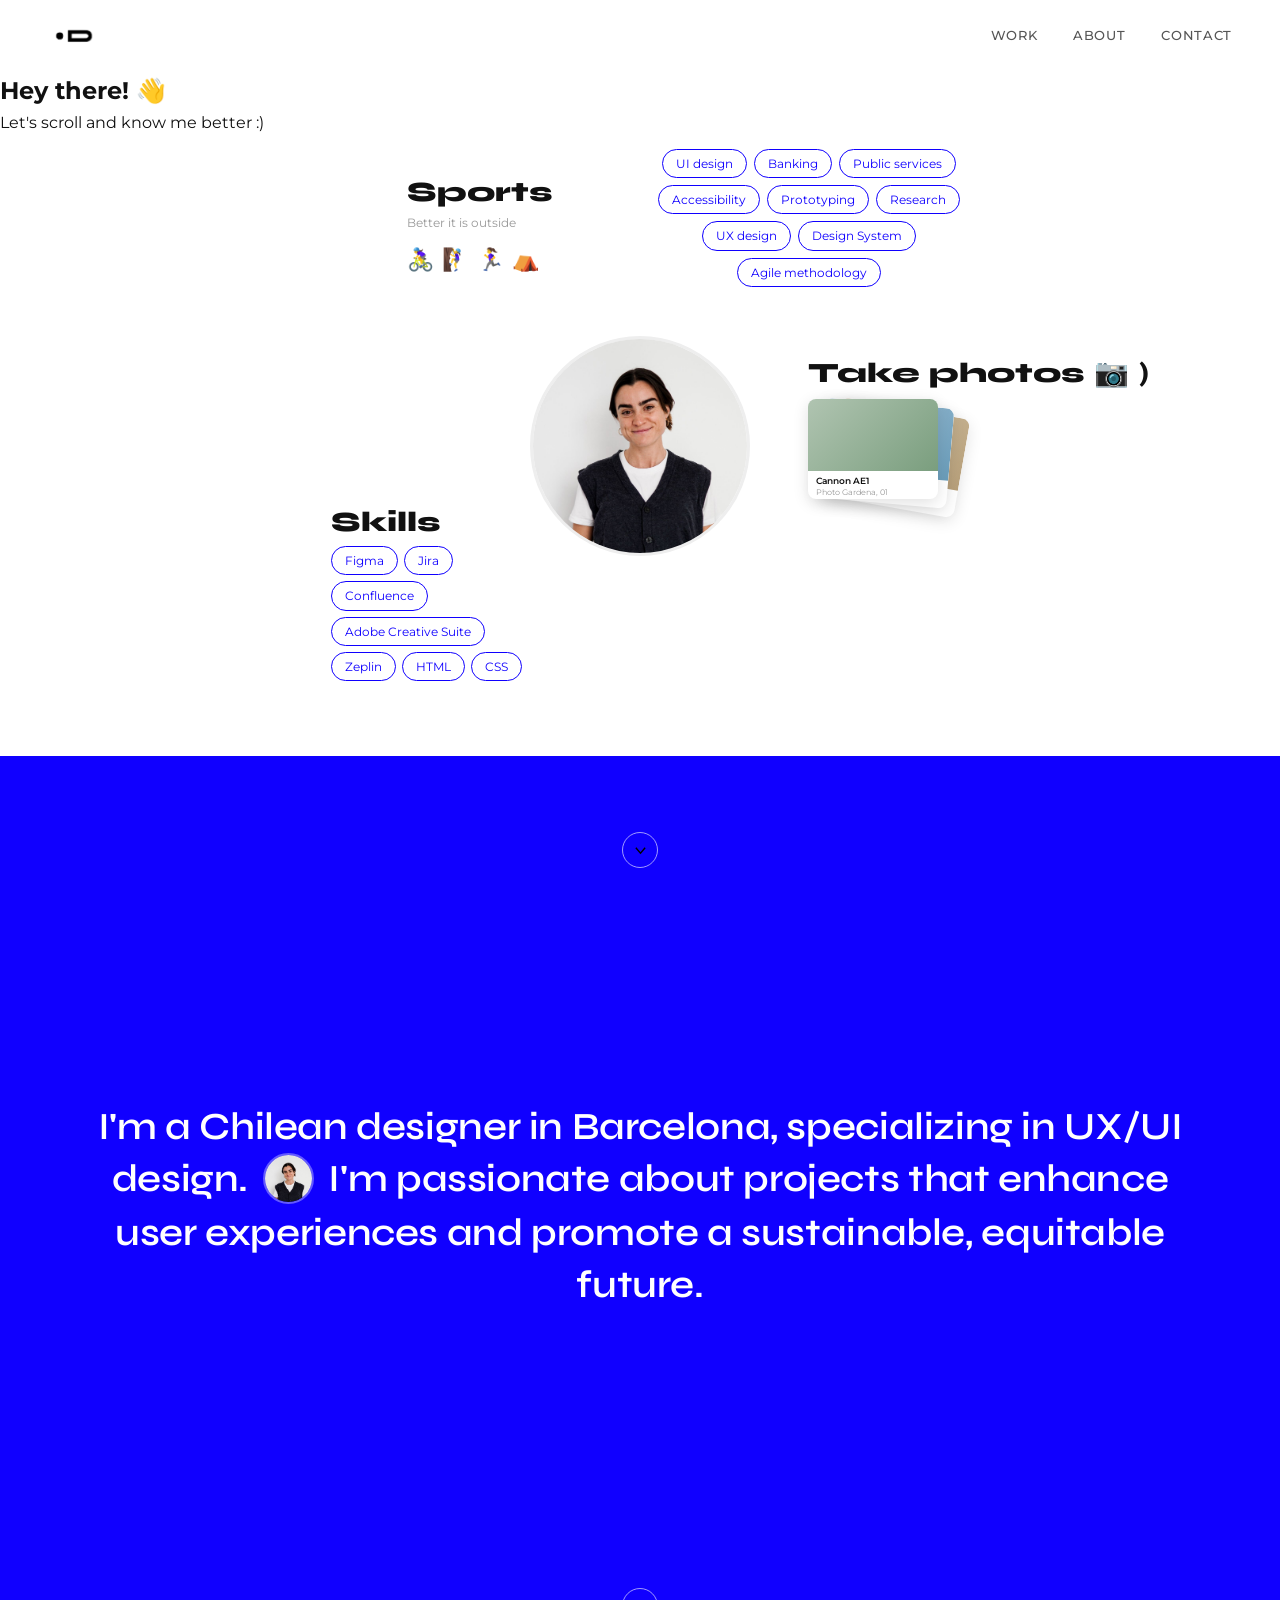
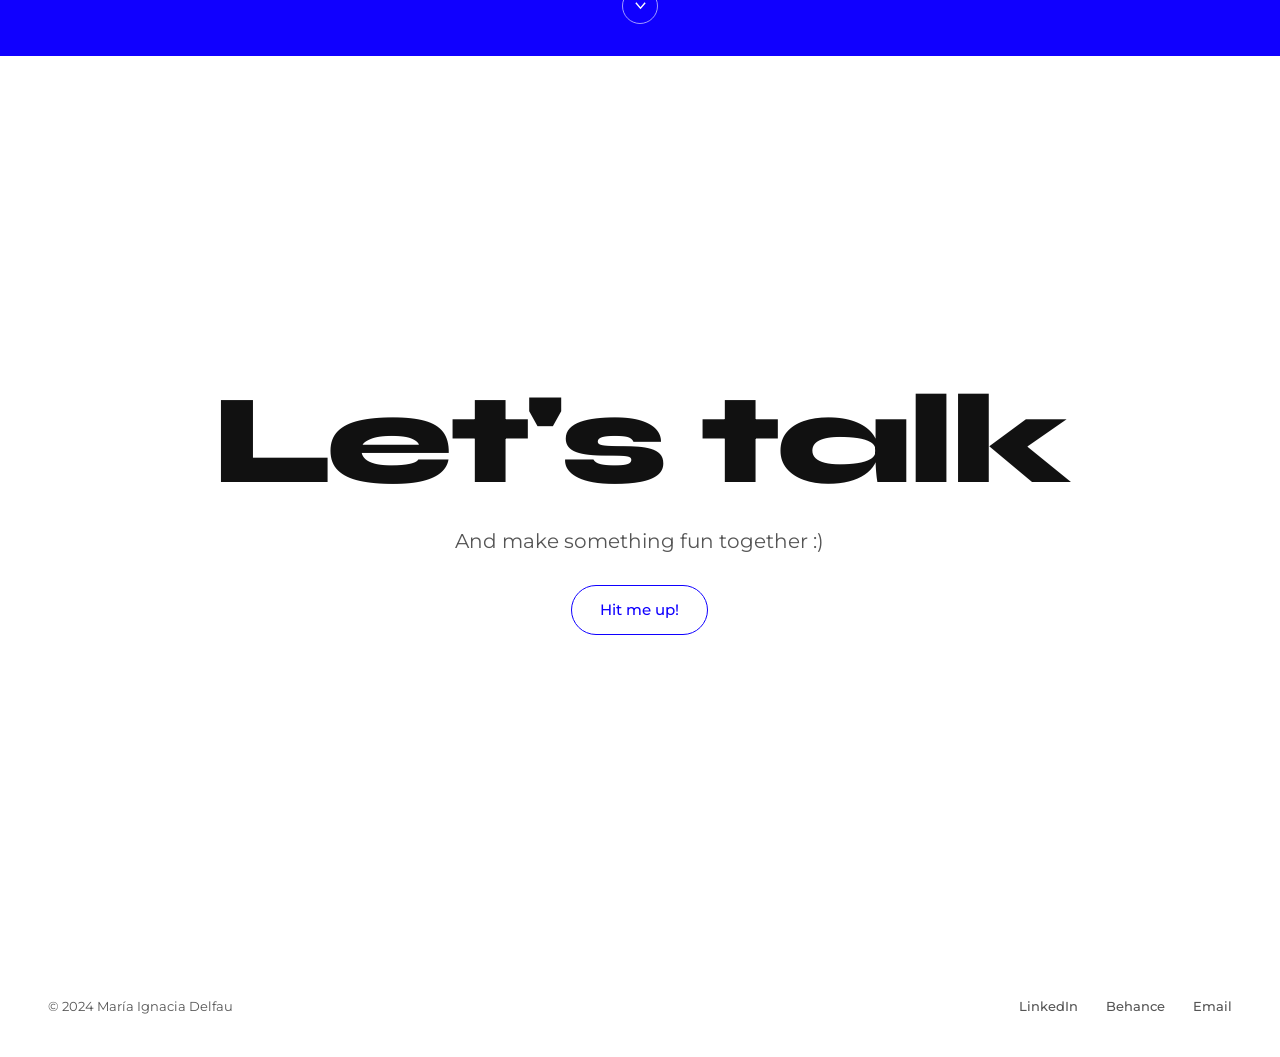
==== about.html @ 791c7af0 "Add files via upload" ====
<!DOCTYPE html>
<html lang="en">
<head>
  <meta charset="UTF-8" />
  <meta name="viewport" content="width=device-width, initial-scale=1.0" />
  <meta name="description" content="About María Ignacia Delfau — UX/UI Designer in Barcelona" />
  <title>About — María Ignacia Delfau</title>
  <link rel="stylesheet" href="css/style.css" />
  <link rel="stylesheet" href="css/about.css" />
  <link rel="preconnect" href="https://fonts.googleapis.com" />
  <link rel="preconnect" href="https://fonts.gstatic.com" crossorigin />
  <link href="https://fonts.googleapis.com/css2?family=Montserrat:ital,wght@0,300;0,400;0,500;0,600;1,300;1,400&family=Syne:wght@600;700;800&display=swap" rel="stylesheet" />
</head>
<body class="about-body">

  <a href="#main-content" class="skip-link sr-only">Skip to main content</a>

  <header role="banner">
    <nav class="nav" id="main-nav" aria-label="Main navigation">
      <a href="index.html" class="nav-logo" aria-label="Home">
        <img src="assets/images/logo.png" alt="María Ignacia Delfau" class="logo-img" />
      </a>
      <div class="nav-links">
        <a href="index.html#work">Work</a>
        <a href="about.html" aria-current="page">About</a>
        <a href="mailto:hello@mid.design">Contact</a>
      </div>
      <button class="nav-toggle" aria-label="Toggle menu" aria-expanded="false" aria-controls="mobile-menu">
        <span></span><span></span>
      </button>
    </nav>
    <div class="mobile-menu" id="mobile-menu" aria-hidden="true">
      <a href="index.html#work">Work</a>
      <a href="about.html">About</a>
      <a href="mailto:hello@mid.design">Contact</a>
    </div>
  </header>

  <main id="main-content">

    <!-- ① HERO -->
    <section class="ab-hero-section" aria-label="Introduction" id="ab-s1">
      <div class="ab-hero-inner ab-reveal">
        <h1 class="ab-hero-title">Hey there! 👋</h1>
        <p class="ab-hero-sub">Let's scroll and know me better :)</p>
      </div>
      <button class="ab-scroll-hint ab-scroll-hint--dark" aria-label="Scroll down"
        onclick="document.getElementById('ab-s2').scrollIntoView({behavior:'smooth'})">
        <svg viewBox="0 0 14 14" fill="none" stroke="currentColor" stroke-width="1.5" aria-hidden="true">
          <polyline points="2,4 7,10 12,4"/>
        </svg>
      </button>
    </section>

    <!-- ② CONSTELLATION MAP -->
    <section class="ab-map-section" aria-label="Skills and interests" id="ab-s2">

      <!-- SVG lines drawn dynamically -->
      <svg class="ab-map-lines" aria-hidden="true" id="ab-lines"></svg>

      <!-- Central photo — no animation, always visible -->
      <div class="ab-map-photo" id="ab-map-center">
        <img src="assets/images/about-portrait.jpg" alt="María Ignacia Delfau" />
      </div>

      <!-- EXPERTISE PILLS — top center -->
      <div class="ab-float ab-float--expertise ab-map-item" data-delay="0" data-line="false" id="fl-expertise">
        <span class="ab-pill">UI design</span>
        <span class="ab-pill">Banking</span>
        <span class="ab-pill">Public services</span>
        <span class="ab-pill">Accessibility</span>
        <span class="ab-pill">Prototyping</span>
        <span class="ab-pill">Research</span>
        <span class="ab-pill">UX design</span>
        <span class="ab-pill">Design System</span>
        <span class="ab-pill">Agile methodology</span>
      </div>

      <!-- SPORTS — right side with sport emojis -->
      <div class="ab-float ab-float--sports ab-map-item" data-delay="500" data-line="false" id="fl-sports">
        <p class="ab-float-title">Sports</p>
        <p class="ab-float-sub">Better it is outside</p>
        <div class="ab-sport-icons">
          <span class="ab-sport-icon" title="Cycling">🚴‍♀️</span>
          <span class="ab-sport-icon" title="Hiking">🧗‍♀️</span>
          <span class="ab-sport-icon" title="Running">🏃‍♀️</span>
          <span class="ab-sport-icon" title="Outdoors">⛺️</span>
        </div>
      </div>

      <!-- TAKE PHOTOS — top right with stacked photo cards -->
      <div class="ab-float ab-float--photos ab-map-item" data-delay="1000" data-line="false" id="fl-photos">
        <p class="ab-float-title">Take photos <span class="ab-emoji">📷</span> )</p>
        <div class="ab-photo-stack">
          <div class="ab-photo-card ab-photo-card--1">
            <div class="ab-photo-card-img" style="background: linear-gradient(135deg, #b0c4b1 0%, #7a9e7e 100%);"></div>
            <div class="ab-photo-card-label">
              <span class="ab-photo-card-name">Cannon AE1</span>
              <span class="ab-photo-card-loc">Photo Gardena, 01</span>
            </div>
          </div>
          <div class="ab-photo-card ab-photo-card--2">
            <div class="ab-photo-card-img" style="background: linear-gradient(135deg, #a8c5da 0%, #6a9dba 100%);"></div>
          </div>
          <div class="ab-photo-card ab-photo-card--3">
            <div class="ab-photo-card-img" style="background: linear-gradient(135deg, #d4c5a9 0%, #b8a07a 100%);"></div>
          </div>
        </div>
      </div>

      <!-- SKILLS — left bottom -->
      <div class="ab-float ab-float--skills ab-map-item" data-delay="1500" data-line="false" id="fl-skills">
        <p class="ab-float-title">Skills</p>
        <div class="ab-pill-group">
          <span class="ab-pill">Figma</span>
          <span class="ab-pill">Jira</span>
          <span class="ab-pill">Confluence</span>
          <span class="ab-pill">Adobe Creative Suite</span>
          <span class="ab-pill">Zeplin</span>
          <span class="ab-pill">HTML</span>
          <span class="ab-pill">CSS</span>
        </div>
      </div>

      <!-- LANGUAGES — left middle -->
      <div class="ab-float ab-float--languages ab-map-item" data-delay="2000" data-line="false" id="fl-languages">
        <p class="ab-float-title">Languages</p>
        <div class="ab-pill-group">
          <span class="ab-pill">Spanish</span>
          <span class="ab-pill">English</span>
        </div>
      </div>

      <!-- ILUSTRAR — bottom left with placeholder image -->
      <div class="ab-float ab-float--ilustrar ab-map-item" data-delay="2500" data-line="false" id="fl-ilustrar">
        <p class="ab-float-title">Ilustrar</p>
        <div class="ab-ilustrar-img">
          <svg width="100%" height="100%" viewBox="0 0 120 90" fill="none" xmlns="http://www.w3.org/2000/svg" aria-hidden="true">
            <rect width="120" height="90" rx="4" fill="#f0f0f0"/>
            <circle cx="42" cy="38" r="14" fill="#d0d0d0"/>
            <ellipse cx="42" cy="75" rx="22" ry="10" fill="#d0d0d0"/>
            <rect x="70" y="28" width="36" height="6" rx="3" fill="#e0e0e0"/>
            <rect x="70" y="40" width="28" height="4" rx="2" fill="#e0e0e0"/>
            <rect x="70" y="50" width="32" height="4" rx="2" fill="#e0e0e0"/>
          </svg>
        </div>
      </div>

    </section>

    <!-- ③ BIO STATEMENT — blue bg -->
    <section class="ab-statement-section" aria-label="Bio" id="ab-s3">
      <div class="ab-statement ab-reveal">
        I'm a Chilean&nbsp;designer in Barcelona,
        <strong>specializing in UX/UI design.</strong>
        <span class="ab-inline-photo" aria-hidden="true">
          <img src="assets/images/about-portrait.jpg" alt="" />
        </span>
        I'm passionate about projects that enhance user experiences and promote a
        <strong>sustainable, equitable future.</strong>
      </div>
      <button class="ab-scroll-hint ab-scroll-hint--white" aria-label="Scroll down"
        onclick="document.getElementById('ab-s4').scrollIntoView({behavior:'smooth'})">
        <svg viewBox="0 0 14 14" fill="none" stroke="#fff" stroke-width="1.5" aria-hidden="true">
          <polyline points="2,4 7,10 12,4"/>
        </svg>
      </button>
    </section>

    <!-- ④ LET'S TALK -->
    <section class="ab-cta-section" aria-label="Contact" id="ab-s4">
      <div class="ab-cta-inner ab-reveal">
        <h2 class="ab-cta-title">Let's talk</h2>
        <p class="ab-cta-sub">And make something fun together&nbsp;:)</p>
        <a href="mailto:hello@mid.design" class="ab-cta-btn">Hit me up!</a>
      </div>
    </section>

  </main>

  <footer class="footer" role="contentinfo">
    <div class="footer-inner">
      <p class="footer-copy">© 2024 María Ignacia Delfau</p>
      <nav class="footer-links" aria-label="Footer navigation">
        <a href="https://linkedin.com" target="_blank" rel="noopener noreferrer">LinkedIn</a>
        <a href="https://behance.net" target="_blank" rel="noopener noreferrer">Behance</a>
        <a href="mailto:hello@mid.design">Email</a>
      </nav>
    </div>
  </footer>

  <script src="js/main.js"></script>
  <script>
    document.addEventListener('DOMContentLoaded', () => {

      // ── Nav white on blue section ──
      const nav = document.getElementById('main-nav');
      const blueSection = document.getElementById('ab-s3');
      const navObs = new IntersectionObserver(entries => {
        entries.forEach(e => nav.classList.toggle('nav--white', e.isIntersecting));
      }, { threshold: 0.3 });
      if (blueSection) navObs.observe(blueSection);

      // ── Standard reveal ──
      const reveals = document.querySelectorAll('.ab-reveal');
      const revealObs = new IntersectionObserver(entries => {
        entries.forEach(e => {
          if (e.isIntersecting) { e.target.classList.add('ab-visible'); revealObs.unobserve(e.target); }
        });
      }, { threshold: 0.08, rootMargin: '0px 0px -40px 0px' });
      reveals.forEach(el => revealObs.observe(el));

      // ── Map constellation ──
      const mapSection = document.getElementById('ab-s2');
      const mapItems = mapSection.querySelectorAll('.ab-map-item');
      let mapTriggered = false;
      const mapObs = new IntersectionObserver(entries => {
        entries.forEach(e => {
          if (e.isIntersecting && !mapTriggered) {
            mapTriggered = true;
            mapItems.forEach(item => {
              setTimeout(() => item.classList.add('ab-map-visible'), parseInt(item.dataset.delay || 0, 10));
            });
          }
        });
      }, { threshold: 0.15 });
      mapObs.observe(mapSection);

      // ── Photo stack fan ──
      const photoStack = document.querySelector('.ab-photo-stack');
      if (photoStack) {
        photoStack.addEventListener('mouseenter', () => photoStack.querySelectorAll('.ab-photo-card').forEach(c => c.classList.add('fanned')));
        photoStack.addEventListener('mouseleave', () => photoStack.querySelectorAll('.ab-photo-card').forEach(c => c.classList.remove('fanned')));
      }

      // ── Sport icons bounce ──
      const sportsBlock = document.querySelector('.ab-float--sports');
      if (sportsBlock) {
        sportsBlock.addEventListener('mouseenter', () => sportsBlock.querySelectorAll('.ab-sport-icon').forEach((ic, i) => setTimeout(() => ic.classList.add('bounce'), i * 80)));
        sportsBlock.addEventListener('mouseleave', () => sportsBlock.querySelectorAll('.ab-sport-icon').forEach(ic => ic.classList.remove('bounce')));
      }

    });
  </script>
</body>
</html>
---- css/style.css ----
/* ============================================================
   PORTFOLIO V3 — María Ignacia Delfau
   ============================================================ */

*, *::before, *::after { box-sizing: border-box; margin: 0; padding: 0; }
html { scroll-behavior: smooth; -webkit-text-size-adjust: 100%; }

:root {
  --bg:           #FFFFFF;
  --ink:          #111111;
  --ink-muted:    #555555;
  --ink-faint:    #999999;
  --blue:         #1000FF;
  --blue-a11y:    #0500CC;
  --yellow:       #FAC601;
  --border:       rgba(17,17,17,0.10);
  --border-hover: rgba(17,17,17,0.22);

  --font-body:    'Montserrat', sans-serif;
  --font-display: 'Syne', sans-serif;
  --nav-h:        72px;
  --ease-out:     cubic-bezier(0.16, 1, 0.3, 1);
  --ease-io:      cubic-bezier(0.65, 0, 0.35, 1);
}

/* Both html and body transparent — gradient-bg carries the white base */
html { background: transparent; }

body {
  background: transparent;
  color: var(--ink);
  font-family: var(--font-body);
  font-size: 16px;
  line-height: 1.6;
  overflow-x: hidden;
}

img { display: block; max-width: 100%; }
a   { color: inherit; text-decoration: none; }

.sr-only {
  position: absolute; width: 1px; height: 1px; padding: 0;
  margin: -1px; overflow: hidden; clip: rect(0,0,0,0);
  white-space: nowrap; border: 0;
}

:focus-visible {
  outline: 2px solid var(--blue-a11y);
  outline-offset: 3px;
  border-radius: 2px;
}

/* ============================================================
   NAV
   ============================================================ */
header { position: sticky; top: 0; z-index: 100; }

.nav {
  height: var(--nav-h);
  display: flex; align-items: center; justify-content: space-between;
  padding: 0 48px;
  background: rgba(255,255,255,0.93);
  backdrop-filter: blur(14px);
  -webkit-backdrop-filter: blur(14px);
  border-bottom: 1px solid transparent;
  transition: border-color 0.3s ease;
}
.nav.scrolled { border-color: var(--border); }

/* ---- LOGO IMAGE with kinetic entrance animation ---- */
.nav-logo { display: flex; align-items: center; }

.logo-img {
  height: 28px;
  width: auto;
  display: block;
  opacity: 0;
  filter: blur(8px);
  transform: scale(0.6) skewX(-12deg);
  animation: logo-enter 1.1s var(--ease-out) 0.2s forwards;
  /* Transition for hover — only fires after animation completes */
  transition: transform 0.3s cubic-bezier(0.16,1,0.3,1), filter 0.3s ease;
}

@keyframes logo-enter {
  0% {
    opacity: 0;
    filter: blur(8px);
    transform: scale(0.6) skewX(-12deg) translateX(-20px);
    letter-spacing: 0.4em;
  }
  40% {
    opacity: 1;
    filter: blur(2px);
    transform: scale(1.04) skewX(-4deg) translateX(4px);
  }
  65% {
    filter: blur(0px);
    transform: scale(0.98) skewX(1deg) translateX(-1px);
  }
  100% {
    opacity: 1;
    filter: blur(0px);
    transform: scale(1) skewX(0deg) translateX(0);
  }
}

/* Subtle hover: scale up only — no animation override (prevents disappearing) */
.nav-logo:hover .logo-img {
  transform: scale(1.07) skewX(-2deg);
  filter: brightness(1.1);
}
/* Add transition to logo-img for the hover state */

/* Nav links */
.nav-links { display: flex; gap: 36px; }
.nav-links a {
  font-size: 13px; font-weight: 500;
  letter-spacing: 0.05em; text-transform: uppercase;
  color: var(--ink-muted);
  position: relative;
  transition: color 0.2s;
}
.nav-links a::after {
  content: '';
  position: absolute; bottom: -3px; left: 0;
  height: 1.5px; width: 0;
  background: var(--blue-a11y);
  transition: width 0.3s var(--ease-out);
}
.nav-links a:hover { color: var(--ink); }
.nav-links a:hover::after { width: 100%; }

/* Mobile toggle */
.nav-toggle {
  display: none;
  flex-direction: column; gap: 5px; justify-content: center;
  background: none; border: none; cursor: pointer; padding: 4px;
  width: 32px; height: 32px;
}
.nav-toggle span {
  display: block; height: 1.5px; background: var(--ink);
  transition: transform 0.3s var(--ease-out), opacity 0.3s ease;
  transform-origin: center;
}
.nav-toggle[aria-expanded="true"] span:first-child  { transform: translateY(6.5px) rotate(45deg); }
.nav-toggle[aria-expanded="true"] span:last-child   { transform: translateY(-6.5px) rotate(-45deg); }

.mobile-menu {
  display: none; flex-direction: column;
  background: var(--bg); border-bottom: 1px solid var(--border);
  padding: 16px 48px 24px; gap: 20px;
}
.mobile-menu.open { display: flex; }
.mobile-menu a {
  font-size: 22px; font-weight: 700; color: var(--ink);
  transition: color 0.2s;
}
.mobile-menu a:hover { color: var(--blue-a11y); }

/* ============================================================
   HERO  +  gradient that bleeds into the next section
   ============================================================ */
.hero {
  position: relative;
  min-height: calc(100vh - var(--nav-h));
  display: flex; align-items: center; justify-content: center;
  /* NO overflow:hidden — let orbs bleed down into work section */
  text-align: center;
}

/* ── Full-page fixed layer — white base + gradient orbs in one element ── */
.gradient-bg {
  position: fixed;
  inset: 0;
  z-index: -1;
  pointer-events: none;
  overflow: hidden;
  /* White base painted directly here so it's always in sync with the orbs */
  background: var(--bg);
}

.orb {
  position: absolute;
  border-radius: 50%;
  filter: blur(80px);
}

/* Main orb — centered, breathes with a dramatic expand/contract */
.orb-1 {
  width: 75vw; height: 75vw;
  background: radial-gradient(circle, #FAC601 0%, #FAC60100 55%);
  top: 50%; left: 50%;
  opacity: 0.7;
  animation: orb-breathe 3.5s cubic-bezier(0.45, 0, 0.55, 1) infinite alternate;
}

/* Top-left accent — slow drift */
.orb-2 {
  width: 42vw; height: 42vw;
  background: radial-gradient(circle, #F5B800 0%, transparent 60%);
  top: 0%; left: 0%;
  opacity: 0.38;
  animation: orb-drift-a 7s ease-in-out infinite alternate;
}

/* Bottom-right accent — counters orb-2 */
.orb-3 {
  width: 38vw; height: 38vw;
  background: radial-gradient(circle, #FBCF30 0%, transparent 60%);
  bottom: 5%; right: 5%;
  opacity: 0.42;
  animation: orb-drift-b 9s ease-in-out infinite alternate;
}

/* Dramatic breathe: small→large with a big opacity swing so it really "pulses" */
@keyframes orb-breathe {
  0%   {
    transform: translate(-50%, -50%) scale(0.65);
    opacity: 0.45;
    filter: blur(90px);
  }
  100% {
    transform: translate(-50%, -50%) scale(1.25);
    opacity: 0.78;
    filter: blur(65px);
  }
}

@keyframes orb-drift-a {
  0%   { transform: translate(0, 0)           scale(1);    opacity: 0.3; }
  50%  { transform: translate(8vw, 6vh)        scale(1.15); opacity: 0.45; }
  100% { transform: translate(4vw, 12vh)       scale(0.9);  opacity: 0.3; }
}

@keyframes orb-drift-b {
  0%   { transform: translate(0, 0)            scale(1);    opacity: 0.35; }
  50%  { transform: translate(-6vw, -8vh)      scale(1.1);  opacity: 0.5; }
  100% { transform: translate(-10vw, -3vh)     scale(1.2);  opacity: 0.38; }
}

@media (prefers-reduced-motion: reduce) {
  .orb       { animation: none !important; }
  .logo-img  { animation: none !important; opacity: 1; filter: none; transform: none; }
}

/* Hero content */
.hero-content {
  position: relative; z-index: 1;
  padding: 40px 24px;
  display: flex; flex-direction: column; align-items: center; gap: 28px;
}

/* HELLO */
.hello-word {
  font-family: var(--font-display);
  font-weight: 800;
  font-size: clamp(80px, 14vw, 200px);
  line-height: 0.9;
  letter-spacing: -0.03em;
  color: var(--blue);
  display: flex; align-items: baseline;
  cursor: default; user-select: none;
}

.h-letter {
  display: inline-block;
  position: relative;
  opacity: 0;
  transform: translateY(30px) rotate(-4deg);
  animation: letter-in 0.5s var(--ease-out) calc(0.5s + var(--i) * 0.07s) forwards;
  transition: color 0.15s ease;
}

@keyframes letter-in {
  to { opacity: 1; transform: translateY(0) rotate(0deg); }
}

.h-letter:hover {
  color: var(--ink);
  transform: translateY(-6px) scale(1.06) !important;
  transition: color 0.1s ease, transform 0.2s var(--ease-out);
}

.h-period {
  display: inline-block;
  color: var(--ink);
  opacity: 0;
  animation: letter-in 0.5s var(--ease-out) calc(0.5s + 5 * 0.07s) forwards;
}

/* O face bubble — fits inside the bowl of the O */
.h-o { position: relative; }
.face-bubble {
  position: absolute;
  /* Slightly above center to align with the O's optical center */
  top: 48%; left: 50%;
  transform: translate(-50%, -50%) scale(0);
  /* 0.56em fits neatly inside the counter of Syne 800 O */
  width: 0.56em; height: 0.56em;
  border-radius: 50%; overflow: hidden;
  opacity: 0; pointer-events: none;
  transition: transform 0.4s var(--ease-out), opacity 0.3s ease;
  z-index: 10;
  box-shadow: 0 4px 24px rgba(0,0,0,0.25);
  /* clip-path as belt-and-suspenders for perfect circle */
  clip-path: circle(50% at 50% 50%);
}
.h-o:hover .face-bubble {
  transform: translate(-50%, -50%) scale(1);
  opacity: 1;
}
.face-bubble img {
  width: 100%; height: 100%;
  object-fit: cover;
  /* Photo is vertical portrait — show upper body / face area */
  object-position: 50% 15%;
  border-radius: 50%;
}

/* Hero sub */
.hero-sub {
  font-size: clamp(15px, 1.8vw, 19px);
  font-weight: 400; color: var(--ink-muted);
  line-height: 1.7; max-width: 440px;
  opacity: 0;
  animation: fade-up 0.7s var(--ease-out) 1.1s forwards;
}
.hero-sub em   { font-style: italic; color: var(--ink); font-weight: 500; }
.hero-sub strong { font-weight: 600; color: var(--ink); }

@keyframes fade-up {
  from { opacity: 0; transform: translateY(16px); }
  to   { opacity: 1; transform: translateY(0); }
}

.hero-scroll {
  color: var(--ink-muted);
  display: inline-flex;
  opacity: 0;
  animation: fade-up 0.6s var(--ease-out) 1.4s forwards,
             bounce-down 2.2s ease-in-out 2s infinite;
  transition: color 0.2s ease;
}
.hero-scroll:hover { color: var(--ink); }

@keyframes bounce-down {
  0%, 100% { transform: translateY(0); }
  50%       { transform: translateY(7px); }
}
@media (prefers-reduced-motion: reduce) {
  .hero-scroll { animation: fade-up 0.6s var(--ease-out) 1.4s forwards; }
  .h-letter, .h-period, .hero-sub { animation: none; opacity: 1; transform: none; }
}

/* ============================================================
   SOLAR CAROUSEL
   ============================================================ */
.work-section {
  padding: 12px 0 40px;
  position: relative;
  background: transparent;
}

.carousel-label {
  text-align: center;
  font-size: 13px; font-weight: 500;
  letter-spacing: 0.06em;
  color: var(--ink-muted);
  margin-bottom: 6px;
}

/* 32px spacing between: label → title → cards → arrows */
.carousel-title-wrap {
  text-align: center;
  min-height: 56px;
  display: flex; align-items: center; justify-content: center;
  margin-bottom: 0;
  padding: 0 24px;
}

.carousel-active-title {
  font-family: var(--font-display);
  font-size: clamp(32px, 6vw, 88px);
  font-weight: 800;
  letter-spacing: -0.03em;
  color: var(--ink);
  line-height: 1;
  transition: opacity 0.25s ease, transform 0.25s var(--ease-out);
}
.carousel-active-title.changing {
  opacity: 0;
  transform: translateY(10px) scale(0.97);
}

/* ---- Solar wrap ---- */
.solar-wrap {
  position: relative;
  width: 100%;
  height: 440px;
  overflow: visible;
}

/* ---- Decorative orbital rings ---- */
.orbit-deco {
  position: absolute;
  inset: 0;
  pointer-events: none;
  display: flex; align-items: center; justify-content: center;
}

/* Planet container spins horizontally — gives the "solar system tilted plane" feel */
.planet-container {
  position: absolute;
  inset: 0;
  display: flex; align-items: center; justify-content: center;
  animation: planet-spin 28s linear infinite;
  transform-style: preserve-3d;
}

@keyframes planet-spin {
  from { transform: rotateX(72deg) rotateZ(0deg); }
  to   { transform: rotateX(72deg) rotateZ(360deg); }
}

.ring {
  position: absolute;
  border-radius: 50%;
  border: 1.5px solid rgba(17,17,17,0.13);
  /* Rings are static — planets move instead */
}
.ring-1 { width: 560px;  height: 220px; transform: rotateX(72deg); }
.ring-2 { width: 820px;  height: 320px; transform: rotateX(72deg); }
.ring-3 { width: 1080px; height: 420px; transform: rotateX(72deg); }

/* Planet dots — fixed at positions on the rotating container.
   The container (planet-container) rotates, carrying them around. */
.planet {
  position: absolute;
  border-radius: 50%;
  background: var(--yellow);
}
/* Each planet is placed at a fixed offset from center — the parent rotation carries them */
.p-1 { width: 8px;  height: 8px;  translate: 200px  30px;  opacity: 0.75; }
.p-2 { width: 11px; height: 11px; translate: -310px -20px; opacity: 0.4; background: var(--blue); }
.p-3 { width: 5px;  height: 5px;  translate: 260px -50px;  opacity: 0.65; }
.p-4 { width: 7px;  height: 7px;  translate: -140px  40px; opacity: 0.5; background: var(--ink-faint); }
@media (prefers-reduced-motion: reduce) {
  .planet, .ring { animation: none; }
}

/* ---- Solar track: explicit center anchor for absolute cards ---- */
.solar-track {
  position: absolute;          /* sits inside solar-wrap */
  inset: 0;
  /* The center of this element is the carousel center */
  perspective: 1400px;
  perspective-origin: 50% 50%;
  overflow-x: clip;
  overflow-y: visible;
}
/* All cards are placed relative to .solar-track center via JS:
   left:50% top:50% then translate(-50%,-50%) + orbital offset */

/* Each card is absolutely positioned and transformed by JS */
.solar-card {
  position: absolute;
  width: 340px;
  border-radius: 20px;
  overflow: hidden;
  cursor: pointer;
  will-change: transform, opacity;
  transition: transform 0.65s var(--ease-out),
              opacity   0.65s ease,
              box-shadow 0.4s ease,
              filter    0.65s ease;
  transform-origin: center center;
  -webkit-tap-highlight-color: transparent;
}

/* Card inner */
.solar-card-inner {
  aspect-ratio: 4/3;
  width: 100%;
  background: #EBEBEB;
  border-radius: 20px;
  overflow: hidden;
  position: relative;
}
.solar-card-inner img {
  width: 100%; height: 100%;
  object-fit: cover;
  transition: transform 0.6s var(--ease-out), filter 0.5s ease;
}

/* Locked overlay */
.card-lock-overlay {
  position: absolute; inset: 0;
  background: rgba(17,17,17,0.55);
  display: flex; flex-direction: column;
  align-items: center; justify-content: center; gap: 10px;
  opacity: 0;
  border-radius: 20px;
  transition: opacity 0.3s ease;
}
.card-lock-overlay svg { color: white; }
.card-lock-overlay span {
  color: white; font-size: 12px; font-weight: 700;
  letter-spacing: 0.1em; text-transform: uppercase;
}
.solar-card.is-active:hover .card-lock-overlay,
.solar-card.is-active:focus .card-lock-overlay { opacity: 1; }

/* Active card: center, large */
.solar-card.is-active {
  z-index: 10;
  box-shadow: 0 32px 80px rgba(0,0,0,0.22), 0 8px 24px rgba(0,0,0,0.12);
}
.solar-card.is-active .solar-card-inner img { filter: brightness(1); }
.solar-card.is-active:hover .solar-card-inner img {
  transform: scale(1.04);
  filter: brightness(0.88);
}
/* Card tilt on hover — removed */
.solar-card.is-active {
  transition: transform 0.65s var(--ease-out),
              opacity   0.65s ease,
              box-shadow 0.4s ease,
              filter    0.65s ease;
}
.solar-card.is-active .solar-card-inner {
  transition: none;
}

/* Side / back cards */
.solar-card:not(.is-active) {
  z-index: 5;
  box-shadow: 0 8px 32px rgba(0,0,0,0.10);
  pointer-events: none; /* only active is clickable */
}
.solar-card:not(.is-active) .solar-card-inner img { filter: brightness(0.75) saturate(0.7); }

/* Card footer label (visible only on active) */
.card-label {
  position: absolute; bottom: 0; left: 0; right: 0;
  padding: 20px;
  background: linear-gradient(transparent, rgba(0,0,0,0.55));
  color: white;
  border-radius: 0 0 20px 20px;
  opacity: 0;
  transform: translateY(6px);
  transition: opacity 0.35s ease, transform 0.35s var(--ease-out);
}
.solar-card.is-active:hover .card-label,
.solar-card.is-active:focus .card-label {
  opacity: 1;
  transform: translateY(0);
}
.card-label-tags {
  font-size: 11px; font-weight: 600;
  letter-spacing: 0.1em; text-transform: uppercase;
  opacity: 0.75; margin-bottom: 4px;
}
.card-label-title { font-family: var(--font-display); font-size: 18px; font-weight: 800; }

/* Carousel controls — two small chevron circles flanking dots */
.carousel-controls {
  position: relative;
  z-index: 20;
  display: flex; align-items: center; justify-content: center;
  gap: 12px;
  padding: 16px 0 0;
}
.carousel-btn {
  background: none;
  border: 1px solid rgba(17,17,17,0.25);
  color: var(--ink-muted);
  width: 28px; height: 28px;
  border-radius: 50%;
  display: flex; align-items: center; justify-content: center;
  cursor: pointer;
  transition: border-color 0.2s ease, color 0.2s ease, transform 0.2s ease,
              background 0.2s ease;
  flex-shrink: 0;
}
.carousel-btn svg { width: 10px; height: 10px; }
.carousel-btn:hover  {
  border-color: var(--ink); color: var(--ink);
  background: rgba(17,17,17,0.05); transform: scale(1.1);
}
.carousel-btn:active { transform: scale(0.92); }

/* Dot indicators */
.carousel-dots {
  display: flex; align-items: center; gap: 6px;
}
.carousel-dot {
  width: 6px; height: 6px;
  border-radius: 50%;
  background: rgba(17,17,17,0.2);
  cursor: pointer;
  transition: background 0.25s ease, transform 0.25s ease;
  border: none; padding: 0;
}
.carousel-dot.active {
  background: var(--ink);
  transform: scale(1.3);
}
.carousel-dot:hover { background: rgba(17,17,17,0.5); }

/* ============================================================
   FOOTER
   ============================================================ */
.footer { border-top: none; padding: 40px 48px; margin-top: 0; background: transparent; }
.footer-inner {
  max-width: 1200px; margin: 0 auto;
  display: flex; justify-content: space-between; align-items: center;
  flex-wrap: wrap; gap: 12px;
}
.footer-copy { font-size: 13px; color: var(--ink-muted); }
.footer-links { display: flex; gap: 28px; }
.footer-links a {
  font-size: 13px; font-weight: 500; color: var(--ink-muted);
  transition: color 0.2s;
}
.footer-links a:hover { color: var(--ink); }

/* ============================================================
   PASSWORD MODAL
   ============================================================ */
.modal-overlay {
  position: fixed; inset: 0; z-index: 1000;
  background: rgba(17,17,17,0.6);
  backdrop-filter: blur(4px); -webkit-backdrop-filter: blur(4px);
  display: flex; align-items: center; justify-content: center; padding: 24px;
  opacity: 0; pointer-events: none;
  transition: opacity 0.25s ease;
}
.modal-overlay.open { opacity: 1; pointer-events: all; }
.modal-box {
  background: var(--bg); max-width: 420px; width: 100%; padding: 40px;
  position: relative;
  transform: translateY(18px) scale(0.97);
  transition: transform 0.35s var(--ease-out);
}
.modal-overlay.open .modal-box { transform: translateY(0) scale(1); }
.modal-close {
  position: absolute; top: 16px; right: 16px;
  background: none; border: none; cursor: pointer; padding: 6px;
  color: var(--ink-muted);
  transition: color 0.2s, transform 0.2s;
}
.modal-close:hover { color: var(--ink); transform: rotate(90deg); }
.modal-title { font-family: var(--font-display); font-size: 22px; font-weight: 800; margin-bottom: 8px; }
.modal-desc { font-size: 14px; color: var(--ink-muted); margin-bottom: 24px; line-height: 1.6; }
.modal-form { display: flex; gap: 8px; flex-wrap: wrap; }
.modal-input {
  flex: 1; min-width: 150px; height: 44px; padding: 0 16px;
  border: 1.5px solid var(--border-hover);
  background: var(--bg); color: var(--ink);
  font-family: var(--font-body); font-size: 15px; outline: none;
  transition: border-color 0.2s, box-shadow 0.2s;
}
.modal-input:focus { border-color: var(--blue-a11y); box-shadow: 0 0 0 3px rgba(5,0,204,0.12); }
.btn-primary {
  height: 44px; padding: 0 22px;
  background: var(--ink); color: var(--bg); border: none; cursor: pointer;
  font-family: var(--font-body); font-size: 14px; font-weight: 600;
  transition: background 0.2s, transform 0.15s;
}
.btn-primary:hover { background: var(--blue-a11y); }
.btn-primary:active { transform: scale(0.98); }
.modal-error { margin-top: 12px; font-size: 13px; font-weight: 600; color: #C8000A; min-height: 18px; }

/* ============================================================
   PROJECT PAGE
   ============================================================ */
.project-page-hero {
  position: relative; width: 100%; height: 70vh; min-height: 480px;
  overflow: hidden; background: #111;
}
.project-page-hero img {
  width: 100%; height: 100%; object-fit: cover;
  transition: transform 0.8s var(--ease-out);
}
.project-page-hero:hover img { transform: scale(1.03); }
.project-page-hero-overlay {
  position: absolute; inset: 0;
  background: linear-gradient(to bottom, transparent 35%, rgba(17,17,17,0.62) 100%);
}
.project-page-hero-text {
  position: absolute; bottom: 56px; left: 56px; color: white;
}
.project-page-hero-text .eyebrow {
  display: block; font-size: 11px; font-weight: 700;
  letter-spacing: 0.16em; text-transform: uppercase; opacity: 0.7; margin-bottom: 12px;
}
.project-page-hero-text h1 {
  font-family: var(--font-display);
  font-size: clamp(36px, 6vw, 80px); font-weight: 800;
  line-height: 0.95; letter-spacing: -0.03em;
}

.project-body { max-width: 1200px; margin: 0 auto; padding: 80px 56px 120px; }

.project-intro {
  display: grid; grid-template-columns: 1.5fr 1fr;
  gap: 80px; padding-bottom: 72px; margin-bottom: 72px;
  border-bottom: 1px solid var(--border); align-items: start;
}
.project-desc {
  font-family: var(--font-display);
  font-size: clamp(20px, 2.5vw, 30px); font-weight: 700;
  line-height: 1.35; letter-spacing: -0.02em;
}
.project-meta-list { display: flex; flex-direction: column; gap: 20px; padding-top: 6px; }
.project-meta-item label {
  display: block; font-size: 10px; font-weight: 700;
  letter-spacing: 0.16em; text-transform: uppercase; color: var(--ink-muted); margin-bottom: 4px;
}
.project-meta-item p { font-size: 14px; font-weight: 500; color: var(--ink); }

.project-gallery { display: flex; flex-direction: column; gap: 4px; }
.g-row { display: grid; gap: 4px; }
.g-1 { grid-template-columns: 1fr; }
.g-2 { grid-template-columns: 1fr 1fr; }
.g-3 { grid-template-columns: 1fr 1fr 1fr; }
.g-feat   { grid-template-columns: 2fr 1fr; }
.g-feat-r { grid-template-columns: 1fr 2fr; }
.g-img { overflow: hidden; background: #EBEBEB; aspect-ratio: 16/10; }
.g-img.tall   { aspect-ratio: 4/5; }
.g-img.wide   { aspect-ratio: 21/9; }
.g-img.square { aspect-ratio: 1/1; }
.g-img img { width: 100%; height: 100%; object-fit: cover; transition: transform 0.7s var(--ease-out); }
.g-img:hover img { transform: scale(1.04); }

.project-text-block { max-width: 640px; margin: 64px 0; }
.project-text-block h2 {
  font-family: var(--font-display); font-size: clamp(20px, 2.5vw, 32px);
  font-weight: 800; margin-bottom: 16px; letter-spacing: -0.02em;
}
.project-text-block p { font-size: 17px; line-height: 1.75; color: var(--ink-muted); }

.project-nav {
  display: flex; justify-content: space-between; align-items: center;
  padding-top: 56px; margin-top: 56px; border-top: 1px solid var(--border);
}
.project-nav a {
  font-size: 13px; font-weight: 600;
  letter-spacing: 0.08em; text-transform: uppercase; color: var(--ink-muted);
  transition: color 0.2s;
}
.project-nav a:hover { color: var(--ink); }

/* ============================================================
   ABOUT PAGE
   ============================================================ */
.about-page { padding-top: var(--nav-h); }
.about-intro { display: grid; grid-template-columns: 1fr 1fr; min-height: 85vh; }
.about-intro-text {
  padding: 72px 64px;
  display: flex; flex-direction: column; justify-content: flex-end;
}
.about-headline {
  font-family: var(--font-display);
  font-size: clamp(36px, 5vw, 64px); font-weight: 800;
  line-height: 1.0; letter-spacing: -0.03em; margin-bottom: 32px;
}
.about-headline .accent { color: var(--blue-a11y); }
.about-intro-text p { font-size: 18px; font-weight: 400; line-height: 1.7; color: var(--ink-muted); max-width: 420px; }
.about-intro-photo { position: relative; overflow: hidden; background: #111; }
.about-intro-photo img {
  width: 100%; height: 100%; object-fit: cover; filter: grayscale(15%);
  transition: filter 0.6s ease, transform 0.8s var(--ease-out);
}
.about-intro-photo:hover img { filter: grayscale(0%); transform: scale(1.03); }

.about-details {
  padding: 80px 64px 120px; max-width: 1200px; margin: 0 auto;
  display: grid; grid-template-columns: 1.5fr 1fr; gap: 80px;
}
.about-bio p { font-size: 18px; line-height: 1.8; color: var(--ink-muted); }
.about-bio p + p { margin-top: 20px; }
.about-bio a {
  display: inline-flex; align-items: center; gap: 6px; margin-top: 28px;
  font-size: 14px; font-weight: 600; color: var(--ink);
  border-bottom: 1.5px solid var(--ink); padding-bottom: 2px;
  transition: color 0.2s, border-color 0.2s;
}
.about-bio a:hover { color: var(--blue-a11y); border-color: var(--blue-a11y); }
.about-sidebar h3 {
  font-size: 10px; font-weight: 700; letter-spacing: 0.16em;
  text-transform: uppercase; color: var(--ink-muted); margin-bottom: 16px;
}
.skills-pills { list-style: none; display: flex; flex-wrap: wrap; gap: 8px; margin-bottom: 48px; }
.skills-pills li {
  font-size: 13px; font-weight: 500; padding: 7px 16px;
  border: 1.5px solid var(--border-hover); color: var(--ink);
  transition: background 0.2s, border-color 0.2s, color 0.2s; cursor: default;
}
.skills-pills li:hover { background: var(--ink); color: var(--bg); border-color: var(--ink); }
.about-cta {
  display: inline-block; background: var(--ink); color: var(--bg);
  font-size: 14px; font-weight: 600; padding: 14px 28px;
  transition: background 0.2s, transform 0.15s;
}
.about-cta:hover { background: var(--blue-a11y); }
.about-cta:active { transform: scale(0.98); }

/* ============================================================
   SCROLL REVEAL
   ============================================================ */
.reveal {
  opacity: 0; transform: translateY(24px);
  transition: opacity 0.7s var(--ease-out), transform 0.7s var(--ease-out);
}
.reveal.visible { opacity: 1; transform: none; }

/* ============================================================
   RESPONSIVE
   ============================================================ */
@media (max-width: 900px) {
  .nav { padding: 0 24px; }
  .nav-links { display: none; }
  .nav-toggle { display: flex; }
  .footer { padding: 32px 24px; }
  .footer-inner { flex-direction: column; align-items: flex-start; }
  .solar-wrap { height: 380px; }
  .solar-card { width: 260px; }
  .ring-2, .ring-3 { display: none; }
  .project-body { padding: 48px 24px 80px; }
  .project-intro { grid-template-columns: 1fr; gap: 40px; }
  .g-2, .g-feat, .g-feat-r { grid-template-columns: 1fr; }
  .project-page-hero-text { left: 24px; bottom: 28px; }
  .about-intro { grid-template-columns: 1fr; min-height: auto; }
  .about-intro-photo { height: 55vw; }
  .about-intro-text { padding: 48px 24px; }
  .about-details { grid-template-columns: 1fr; padding: 48px 24px 80px; gap: 48px; }
}
@media (max-width: 600px) {
  .hello-word { font-size: clamp(64px, 22vw, 110px); }
  .solar-card { width: 210px; }
  .g-3 { grid-template-columns: 1fr; }
}

/* ============================================================
   CLAUDE BADGE — static pill on the right edge, always visible
   ============================================================ */
.claude-badge {
  position: fixed;
  right: 0;
  top: 50%;
  /* Rotate so text reads bottom→top; anchor at bottom-right so it
     sits flush against the viewport edge */
  transform-origin: 100% 100%;
  transform: rotate(-90deg) translateX(50%);

  display: inline-flex;
  flex-direction: row;           /* text left, icon right (after rotation: icon at bottom) */
  align-items: center;
  gap: 8px;
  padding: 8px 16px;
  background: var(--ink);
  color: var(--bg);
  font-family: var(--font-body);
  font-size: 10px;
  font-weight: 700;
  letter-spacing: 0.12em;
  text-transform: uppercase;
  text-decoration: none;
  z-index: 90;
  white-space: nowrap;
  border-radius: 8px 8px 0 0;   /* top corners round (= left corners when rotated) */
  box-shadow: -2px 0 16px rgba(0,0,0,0.15);
  transition: background 0.2s ease, gap 0.25s ease;
}
.claude-badge:hover {
  background: var(--blue-a11y);
  gap: 11px;
}
/* Claude icon sits after the text — appears at the bottom when rotated */
.claude-badge-icon {
  flex-shrink: 0;
  width: 13px; height: 13px;
  transition: transform 0.3s cubic-bezier(0.16,1,0.3,1);
}
.claude-badge:hover .claude-badge-icon {
  transform: rotate(20deg) scale(1.15);
}

@media (max-width: 768px) { .claude-badge { display: none; } }
---- css/about.css ----
/* ============================================================
   ABOUT PAGE — css/about.css
   ============================================================ */

.about-body { background: #fff; }

/* ── Shared reveal ── */
.ab-reveal {
  opacity: 0;
  transform: translateY(36px);
  transition: opacity 0.9s cubic-bezier(0.16, 1, 0.3, 1),
              transform 0.9s cubic-bezier(0.16, 1, 0.3, 1);
}
.ab-reveal.ab-visible {
  opacity: 1;
  transform: translateY(0);
}

/* ── Map item: starts invisible, animates in via JS ── */
.ab-map-item {
  opacity: 0;
  transform: translateY(22px);
  transition: opacity 1s cubic-bezier(0.16, 1, 0.3, 1),
              transform 1s cubic-bezier(0.16, 1, 0.3, 1);
}
.ab-map-item.ab-map-visible {
  opacity: 1;
  transform: translateY(0);
}


/* ── Scroll hint ── */
.ab-scroll-hint {
  position: absolute;
  bottom: 32px;
  left: 50%;
  transform: translateX(-50%);
  width: 36px; height: 36px;
  border: 1.5px solid rgba(255,255,255,0.6);
  border-radius: 50%;
  background: transparent;
  display: flex; align-items: center; justify-content: center;
  cursor: pointer;
  animation: ab-bounce 2.2s ease-in-out infinite;
  z-index: 10;
}
.ab-scroll-hint svg { width: 13px; height: 13px; }
@keyframes ab-bounce {
  0%, 100% { transform: translateX(-50%) translateY(0); }
  50%       { transform: translateX(-50%) translateY(7px); }
}

/* ── Nav white override ── */
.nav--white .nav-links a,
.nav--white .nav-logo { color: #fff !important; }
.nav--white .nav-toggle span { background: #fff !important; }

/* ============================================================
   ① PHOTO SECTION
   ============================================================ */
.ab-photo-section {
  min-height: 100vh;
  display: flex; align-items: center; justify-content: center;
  padding: 120px 24px 80px;
  position: relative;
  background: #fff;
}
.ab-portrait {
  width: clamp(220px, 30vw, 360px);
  height: clamp(220px, 30vw, 360px);
  border-radius: 50%;
  object-fit: cover;
  object-position: 50% 15%;
  display: block;
  transition: transform 0.6s cubic-bezier(0.16, 1, 0.3, 1);
}
.ab-portrait:hover {
  transform: scale(1.03);
}

/* ============================================================
   ② MAP SECTION
   ============================================================ */
.ab-map-section {
  height: 620px;
  min-height: 620px;
  position: relative;
  background: #fff;
  overflow: hidden;
  /* No display:flex — all children are position:absolute */
}

/* SVG lines overlay (kept but unused — no arrows) */
.ab-map-lines {
  position: absolute;
  inset: 0;
  width: 100%; height: 100%;
  pointer-events: none;
  z-index: 3;
  overflow: visible;
}

/* Central photo — always visible, no animation class */
.ab-map-photo {
  position: absolute;
  left: 50%; top: 50%;
  transform: translate(-50%, -50%);
  width: clamp(160px, 18vw, 220px);
  height: clamp(160px, 18vw, 220px);
  border-radius: 50%;
  overflow: hidden;
  border: 3px solid #eee;
  z-index: 5;
  transition: transform 0.5s cubic-bezier(0.16, 1, 0.3, 1),
              box-shadow 0.5s ease;
  cursor: default;
}
.ab-map-photo:hover {
  transform: translate(-50%, -50%) scale(1.05);
  box-shadow: 0 20px 60px rgba(0, 0, 0, 0.12);
}
.ab-map-photo img {
  width: 100%; height: 100%;
  object-fit: cover;
  object-position: 50% 15%;
}

/* Float base */
.ab-float { position: absolute; z-index: 4; }

.ab-float-title {
  font-family: 'Syne', sans-serif;
  font-weight: 800;
  font-size: clamp(20px, 2.2vw, 28px);
  color: #111; margin: 0 0 5px; line-height: 1.1;
}
.ab-float-sub {
  font-family: 'Montserrat', sans-serif;
  font-size: 12px; color: #999; margin: 0 0 10px;
}

.ab-pill-group {
  display: flex; flex-wrap: wrap; gap: 6px; margin-top: 8px;
}

.ab-pill {
  border: 1.5px solid #1000FF;
  color: #1000FF;
  border-radius: 999px;
  padding: 4px 13px;
  font-family: 'Montserrat', sans-serif;
  font-size: 12px; font-weight: 400;
  white-space: nowrap; background: #fff;
  transition: background 0.22s ease, color 0.22s ease, transform 0.22s cubic-bezier(0.16,1,0.3,1);
  cursor: default;
}
.ab-pill:hover {
  background: #1000FF;
  color: #fff;
  transform: translateY(-2px);
}

/* ── Positions — defined via drag tool ── */

.ab-float--expertise {
  top: 13px;
  right: 301px;
  display: flex; flex-wrap: wrap;
  justify-content: center; gap: 7px;
  max-width: 340px;
}

.ab-float--sports {
  top: 41px;
  left: 407px;
}

.ab-float--photos {
  top: 222px;
  right: 131px;
  text-align: left;
}

.ab-float--skills {
  bottom: 75px;
  left: 331px;
  max-width: 200px;
}

.ab-float--languages {
  bottom: 139px;
  right: 266px;
}

.ab-float--ilustrar {
  top: 131px;
  left: 118px;
}

/* ── Emoji in title ── */
.ab-emoji {
  font-style: normal;
  display: inline-block;
  transition: transform 0.3s cubic-bezier(0.16,1,0.3,1);
}
.ab-float-title:hover .ab-emoji {
  transform: rotate(-15deg) scale(1.2);
}

/* ============================================================
   SPORTS ICONS
   ============================================================ */
.ab-sport-icons {
  display: flex; gap: 8px; margin-top: 8px;
}
.ab-sport-icon {
  font-size: 22px;
  display: inline-block;
  cursor: default;
  transition: transform 0.3s cubic-bezier(0.16, 1, 0.3, 1);
}
.ab-sport-icon:hover,
.ab-sport-icon.bounce {
  animation: ab-sport-bounce 0.45s cubic-bezier(0.16, 1, 0.3, 1);
}
@keyframes ab-sport-bounce {
  0%   { transform: translateY(0) scale(1); }
  40%  { transform: translateY(-10px) scale(1.15); }
  70%  { transform: translateY(-4px) scale(1.05); }
  100% { transform: translateY(0) scale(1); }
}

/* ============================================================
   PHOTO STACK
   ============================================================ */
.ab-photo-stack {
  position: relative;
  width: 160px;
  height: 120px;
  margin-top: 10px;
  cursor: pointer;
}

.ab-photo-card {
  position: absolute;
  width: 130px;
  height: 100px;
  border-radius: 8px;
  background: #fff;
  box-shadow: 0 4px 16px rgba(0,0,0,0.12);
  overflow: hidden;
  transition: transform 0.45s cubic-bezier(0.16, 1, 0.3, 1),
              box-shadow 0.45s ease;
  transform-origin: bottom center;
}
.ab-photo-card-img {
  width: 100%;
  height: 72px;
  object-fit: cover;
}
.ab-photo-card-label {
  padding: 4px 8px;
  display: flex; flex-direction: column;
}
.ab-photo-card-name {
  font-family: 'Montserrat', sans-serif;
  font-size: 9px; font-weight: 600;
  color: #111; line-height: 1.3;
}
.ab-photo-card-loc {
  font-family: 'Montserrat', sans-serif;
  font-size: 8px; color: #999;
}

/* Stacked positions — default (collapsed) */
.ab-photo-card--1 {
  top: 0; left: 0;
  z-index: 3;
  transform: rotate(0deg);
}
.ab-photo-card--2 {
  top: 4px; left: 8px;
  z-index: 2;
  transform: rotate(5deg);
}
.ab-photo-card--3 {
  top: 8px; left: 16px;
  z-index: 1;
  transform: rotate(10deg);
}

/* Fanned state on hover */
.ab-photo-stack:hover .ab-photo-card--1,
.ab-photo-card--1.fanned {
  transform: rotate(-10deg) translateX(-20px) translateY(-8px);
  box-shadow: 0 8px 28px rgba(0,0,0,0.15);
}
.ab-photo-stack:hover .ab-photo-card--2,
.ab-photo-card--2.fanned {
  transform: rotate(0deg) translateY(-12px);
  box-shadow: 0 8px 28px rgba(0,0,0,0.15);
}
.ab-photo-stack:hover .ab-photo-card--3,
.ab-photo-card--3.fanned {
  transform: rotate(12deg) translateX(20px) translateY(-8px);
  box-shadow: 0 8px 28px rgba(0,0,0,0.15);
}

/* ============================================================
   ILUSTRAR BLOCK
   ============================================================ */
.ab-ilustrar-img {
  width: 140px;
  height: 105px;
  margin-top: 8px;
  border-radius: 8px;
  overflow: hidden;
  background: #f5f5f5;
  border: 1px solid #eee;
  transition: transform 0.4s cubic-bezier(0.16,1,0.3,1),
              box-shadow 0.4s ease;
}
.ab-float--ilustrar:hover .ab-ilustrar-img {
  transform: scale(1.04) rotate(-1.5deg);
  box-shadow: 0 10px 32px rgba(0,0,0,0.1);
}

/* ============================================================
   ③ STATEMENT — blue
   ============================================================ */
.ab-statement-section {
  min-height: 100vh;
  display: flex; align-items: center; justify-content: center;
  padding: 80px 48px;
  background: #1000FF;
  position: relative;
}
.ab-statement {
  font-family: 'Syne', sans-serif;
  font-weight: 600;
  font-size: clamp(22px, 3vw, 46px);
  line-height: 1.35; letter-spacing: -0.01em;
  text-align: center; max-width: 1100px;
  color: #fff;
}
.ab-statement strong { font-weight: 600; }

.ab-inline-photo {
  display: inline-block;
  width: clamp(36px, 4vw, 52px);
  height: clamp(36px, 4vw, 52px);
  border-radius: 50%; overflow: hidden;
  vertical-align: middle; margin: 0 6px;
  border: 2px solid rgba(255,255,255,0.35);
  position: relative; top: -3px;
  transition: transform 0.4s cubic-bezier(0.16,1,0.3,1);
}
.ab-inline-photo:hover {
  transform: scale(1.2) rotate(5deg);
}
.ab-inline-photo img {
  width: 100%; height: 100%;
  object-fit: cover; object-position: 50% 10%;
}

/* ============================================================
   ④ CTA — white
   ============================================================ */
.ab-cta-section {
  min-height: 100vh;
  display: flex; align-items: center; justify-content: center;
  padding: 80px 24px;
  background: #fff; position: relative;
}
.ab-cta-inner {
  text-align: center;
  display: flex; flex-direction: column; align-items: center; gap: 20px;
}
.ab-cta-title {
  font-family: 'Syne', sans-serif; font-weight: 800;
  font-size: clamp(52px, 10vw, 140px);
  letter-spacing: -0.03em; line-height: 1; color: #111;
  transition: color 0.3s ease;
}
.ab-cta-title:hover {
  color: #1000FF;
}
.ab-cta-sub {
  font-family: 'Montserrat', sans-serif;
  font-size: clamp(15px, 1.8vw, 20px);
  font-weight: 400; color: #555;
}
.ab-cta-btn {
  display: inline-block; margin-top: 8px;
  padding: 12px 28px;
  border: 1.5px solid #1000FF; border-radius: 999px;
  font-family: 'Montserrat', sans-serif;
  font-size: 15px; font-weight: 500;
  color: #1000FF; text-decoration: none;
  transition: background 0.25s ease, color 0.25s ease,
              transform 0.3s cubic-bezier(0.16,1,0.3,1),
              box-shadow 0.3s ease;
}
.ab-cta-btn:hover {
  background: #1000FF;
  color: #fff;
  transform: translateY(-3px);
  box-shadow: 0 10px 30px rgba(16, 0, 255, 0.25);
}

/* ============================================================
   RESPONSIVE
   ============================================================ */
@media (max-width: 768px) {
  .ab-map-section {
    height: auto;
    min-height: auto;
    padding: 80px 24px 100px;
    flex-direction: column;
    overflow: hidden;
  }
  .ab-map-photo {
    position: relative; left: auto; top: auto;
    transform: none; margin: 0 auto 40px;
    width: 160px; height: 160px;
  }
  .ab-map-photo:hover {
    transform: scale(1.05);
  }
  .ab-float {
    position: relative;
    left: auto !important; right: auto !important;
    top: auto !important; bottom: auto !important;
    transform: none !important;
    text-align: left !important;
    margin-bottom: 28px;
  }
  .ab-float--languages .ab-pill-group { justify-content: flex-start; }
  .ab-float--expertise { justify-content: flex-start; }
  .ab-statement-section { padding: 60px 28px; }
  .ab-photo-stack { width: 140px; height: 110px; }
}
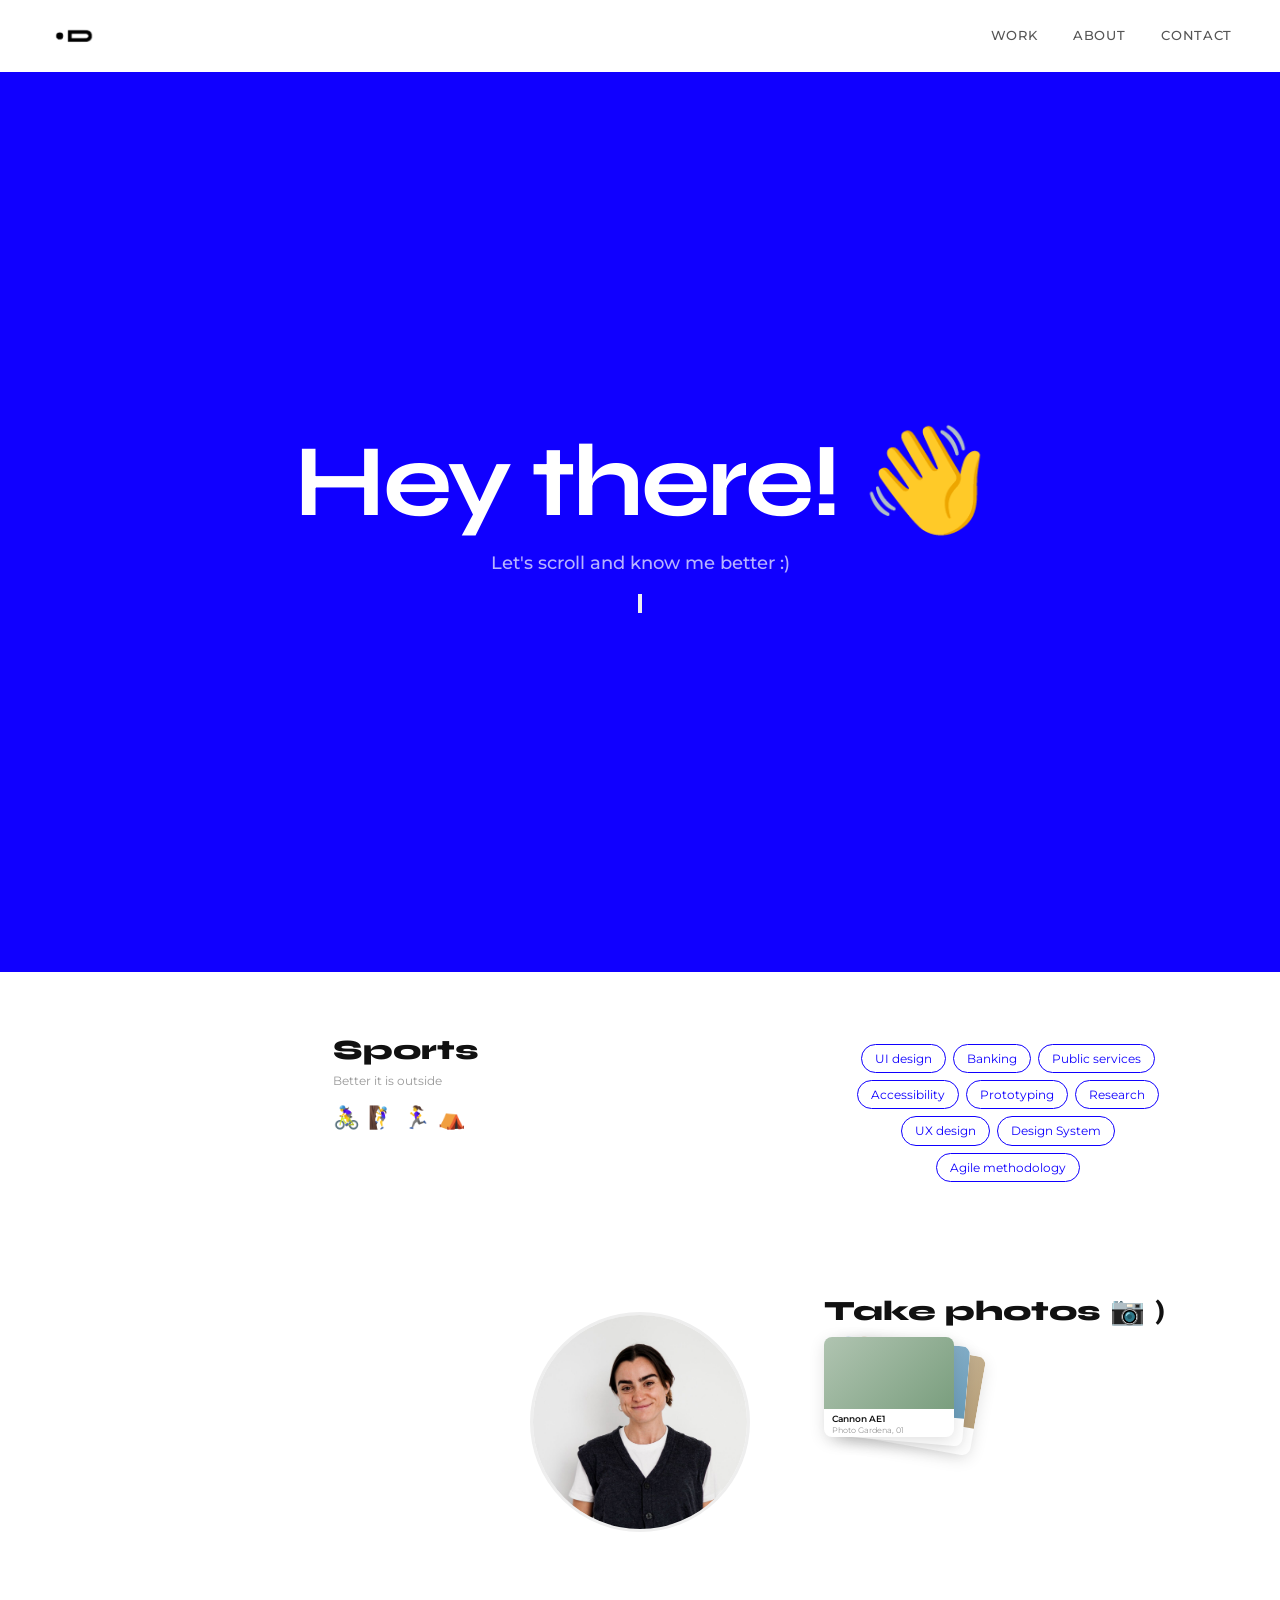
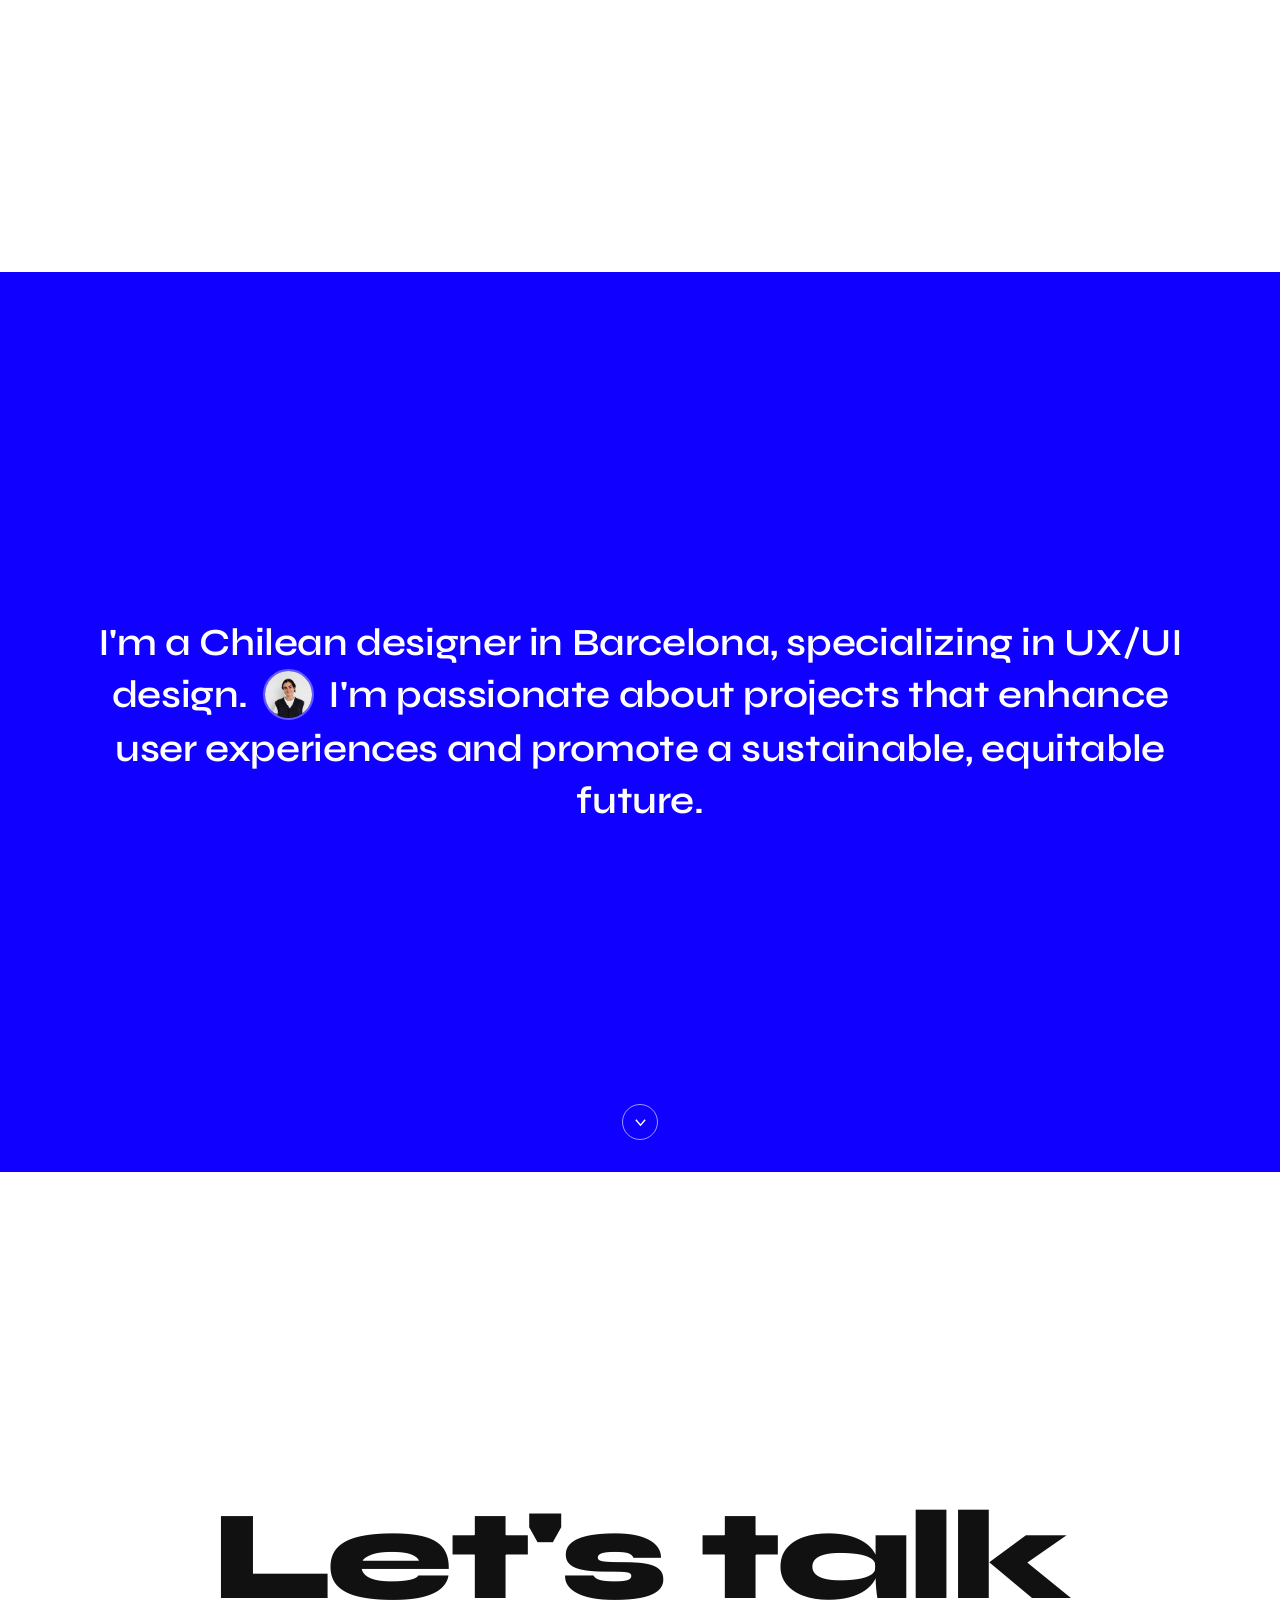
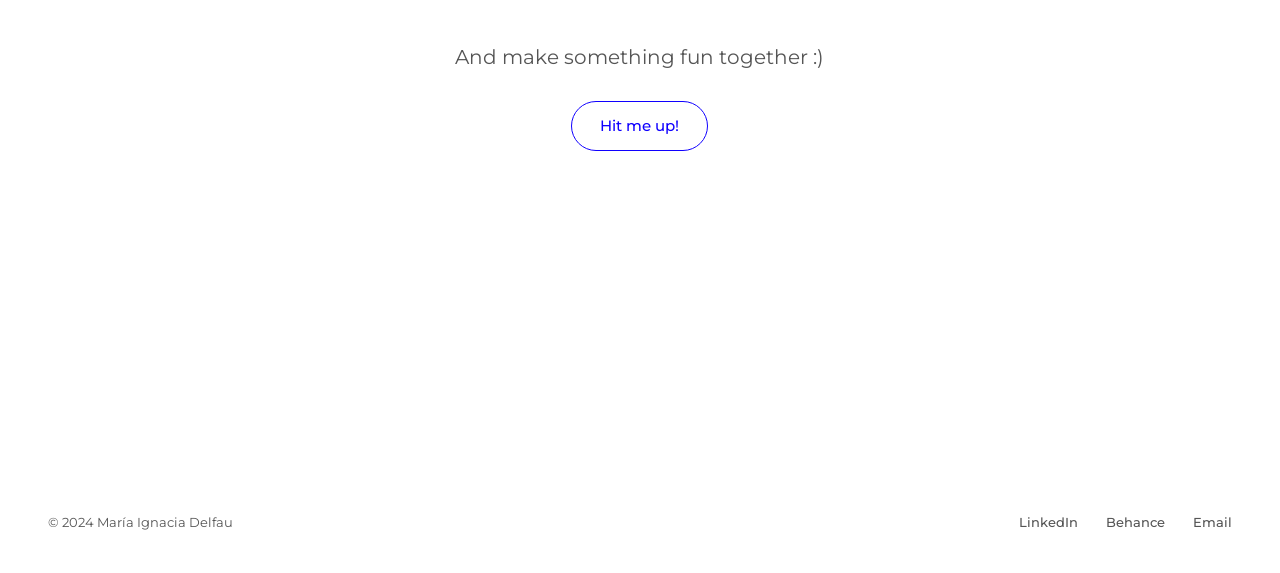
==== commit 5ddf4874: "Add files via upload" ====
--- a/about.html
+++ b/about.html
@@ -41,15 +41,18 @@
     <!-- ① HERO -->
     <section class="ab-hero-section" aria-label="Introduction" id="ab-s1">
       <div class="ab-hero-inner ab-reveal">
-        <h1 class="ab-hero-title">Hey there! 👋</h1>
+        <h1 class="ab-hero-title">
+          <span class="ab-hero-text">Hey there!</span>
+          <span class="ab-hero-wave" aria-hidden="true">👋</span>
+        </h1>
         <p class="ab-hero-sub">Let's scroll and know me better :)</p>
-      </div>
-      <button class="ab-scroll-hint ab-scroll-hint--dark" aria-label="Scroll down"
-        onclick="document.getElementById('ab-s2').scrollIntoView({behavior:'smooth'})">
-        <svg viewBox="0 0 14 14" fill="none" stroke="currentColor" stroke-width="1.5" aria-hidden="true">
-          <polyline points="2,4 7,10 12,4"/>
-        </svg>
-      </button>
+        <button class="ab-hero-arrow" aria-label="Scroll down"
+          onclick="document.getElementById('ab-s2').scrollIntoView({behavior:'smooth'})">
+          <svg viewBox="0 0 14 14" fill="none" stroke="currentColor" stroke-width="1.5" aria-hidden="true">
+            <polyline points="2,4 7,10 12,4"/>
+          </svg>
+        </button>
+      </div>
     </section>
 
     <!-- ② CONSTELLATION MAP -->
--- a/css/about.css
+++ b/css/about.css
@@ -56,33 +56,44 @@
 .nav--white .nav-toggle span { background: #fff !important; }
 
 /* ============================================================
-   ① PHOTO SECTION
-   ============================================================ */
-.ab-photo-section {
+   ① HERO SECTION
+   ============================================================ */
+.ab-hero-section {
   min-height: 100vh;
   display: flex; align-items: center; justify-content: center;
-  padding: 120px 24px 80px;
   position: relative;
-  background: #fff;
-}
-.ab-portrait {
-  width: clamp(220px, 30vw, 360px);
-  height: clamp(220px, 30vw, 360px);
-  border-radius: 50%;
-  object-fit: cover;
-  object-position: 50% 15%;
-  display: block;
-  transition: transform 0.6s cubic-bezier(0.16, 1, 0.3, 1);
-}
-.ab-portrait:hover {
-  transform: scale(1.03);
+  background: #1000FF;
+}
+.ab-hero-inner {
+  text-align: center;
+  display: flex; flex-direction: column; align-items: center; gap: 16px;
+}
+.ab-hero-title {
+  font-family: 'Syne', sans-serif;
+  font-weight: 700;
+  font-size: clamp(48px, 8vw, 110px);
+  letter-spacing: -0.03em;
+  line-height: 1;
+  color: #fff;
+  margin: 0;
+}
+.ab-hero-sub {
+  font-family: 'Montserrat', sans-serif;
+  font-size: clamp(14px, 1.4vw, 18px);
+  font-weight: 500;
+  color: rgba(255,255,255,0.7);
+  margin: 0;
+}
+.ab-scroll-hint--dark {
+  border-color: rgba(255,255,255,0.6);
+  color: #fff;
 }
 
 /* ============================================================
    ② MAP SECTION
    ============================================================ */
 .ab-map-section {
-  height: 620px;
+  height: 100vh;
   min-height: 620px;
   position: relative;
   background: #fff;
@@ -160,41 +171,41 @@
   transform: translateY(-2px);
 }
 
-/* ── Positions — defined via drag tool ── */
+/* ── Positions — defined via drag tool, scaled to 100vh ── */
 
 .ab-float--expertise {
-  top: 13px;
-  right: 301px;
+  top: 8vh;
+  right: 8vw;
   display: flex; flex-wrap: wrap;
   justify-content: center; gap: 7px;
   max-width: 340px;
 }
 
 .ab-float--sports {
-  top: 41px;
-  left: 407px;
+  top: 7vh;
+  left: 26vw;
 }
 
 .ab-float--photos {
-  top: 222px;
-  right: 131px;
+  top: 36vh;
+  right: 9vw;
   text-align: left;
 }
 
 .ab-float--skills {
-  bottom: 75px;
-  left: 331px;
+  bottom: 12vh;
+  left: 22vw;
   max-width: 200px;
 }
 
 .ab-float--languages {
-  bottom: 139px;
-  right: 266px;
+  bottom: 22vh;
+  right: 17vw;
 }
 
 .ab-float--ilustrar {
-  top: 131px;
-  left: 118px;
+  top: 21vh;
+  left: 8vw;
 }
 
 /* ── Emoji in title ── */
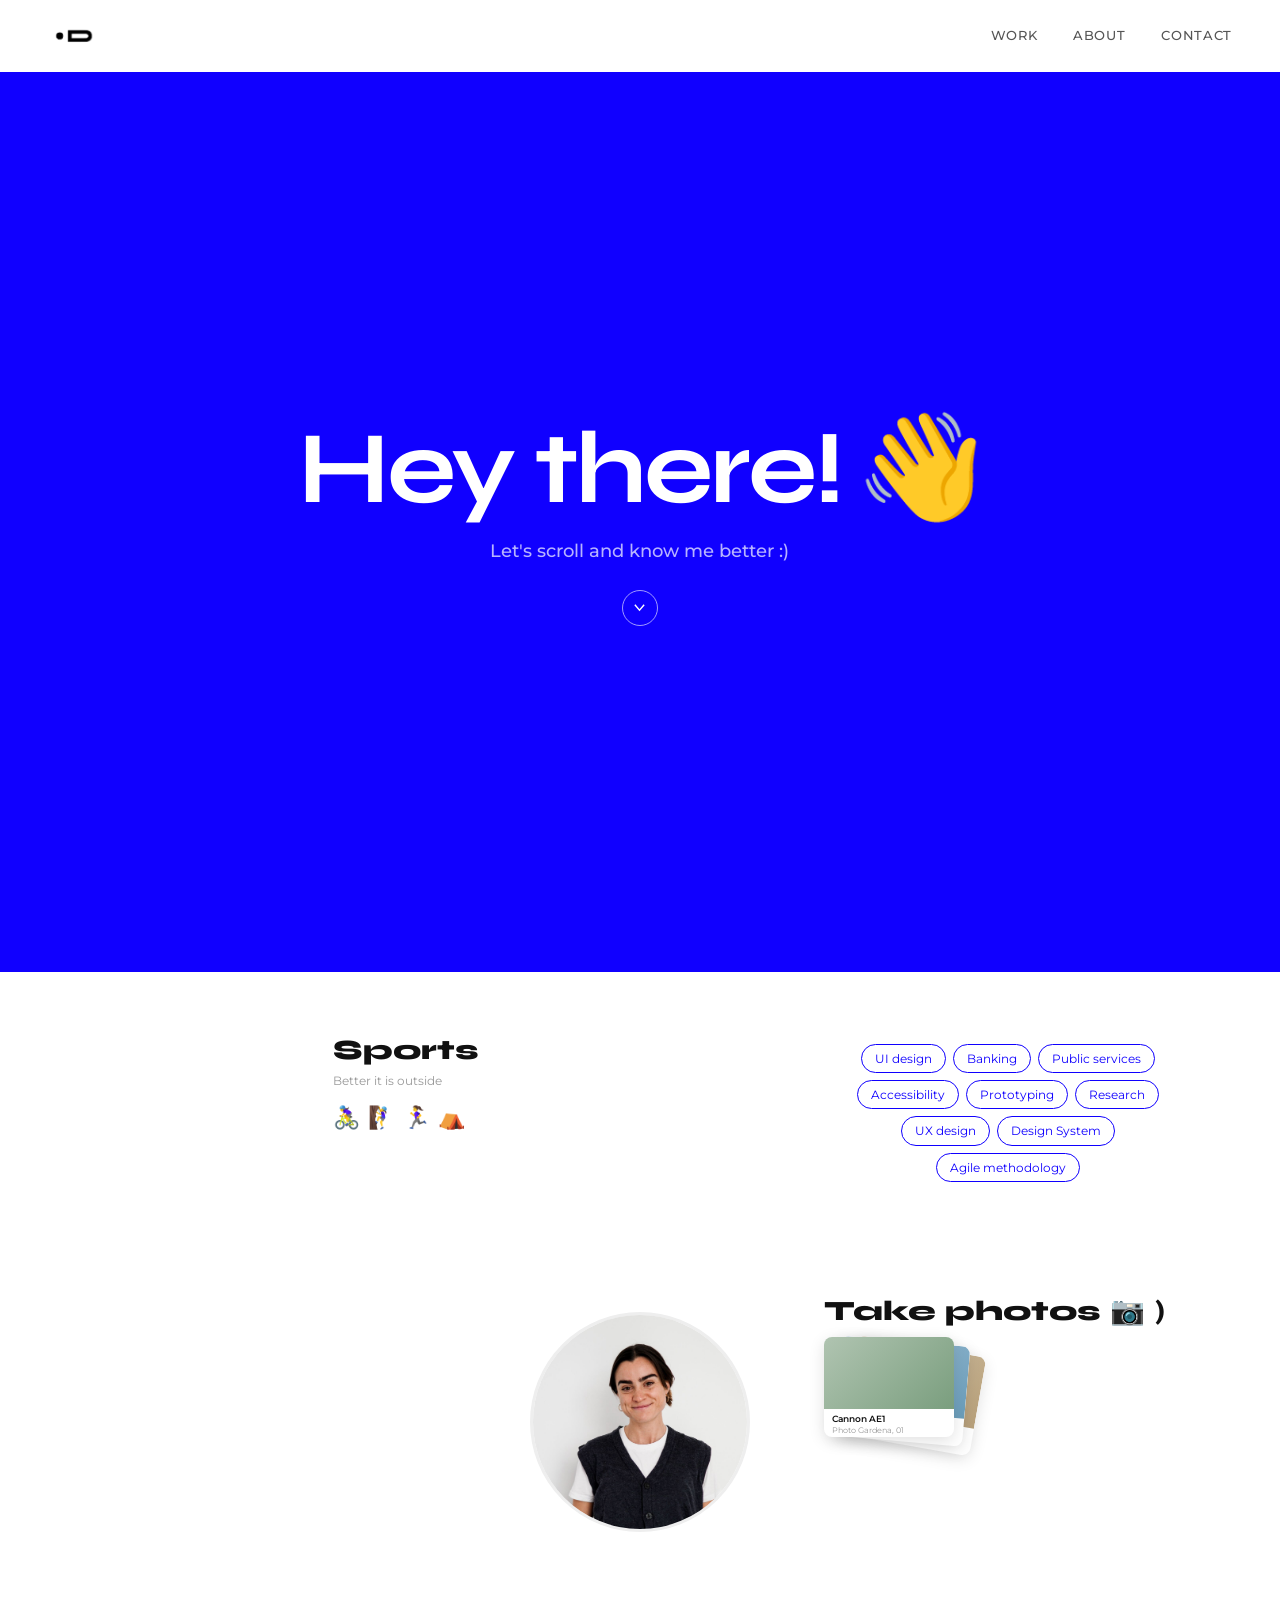
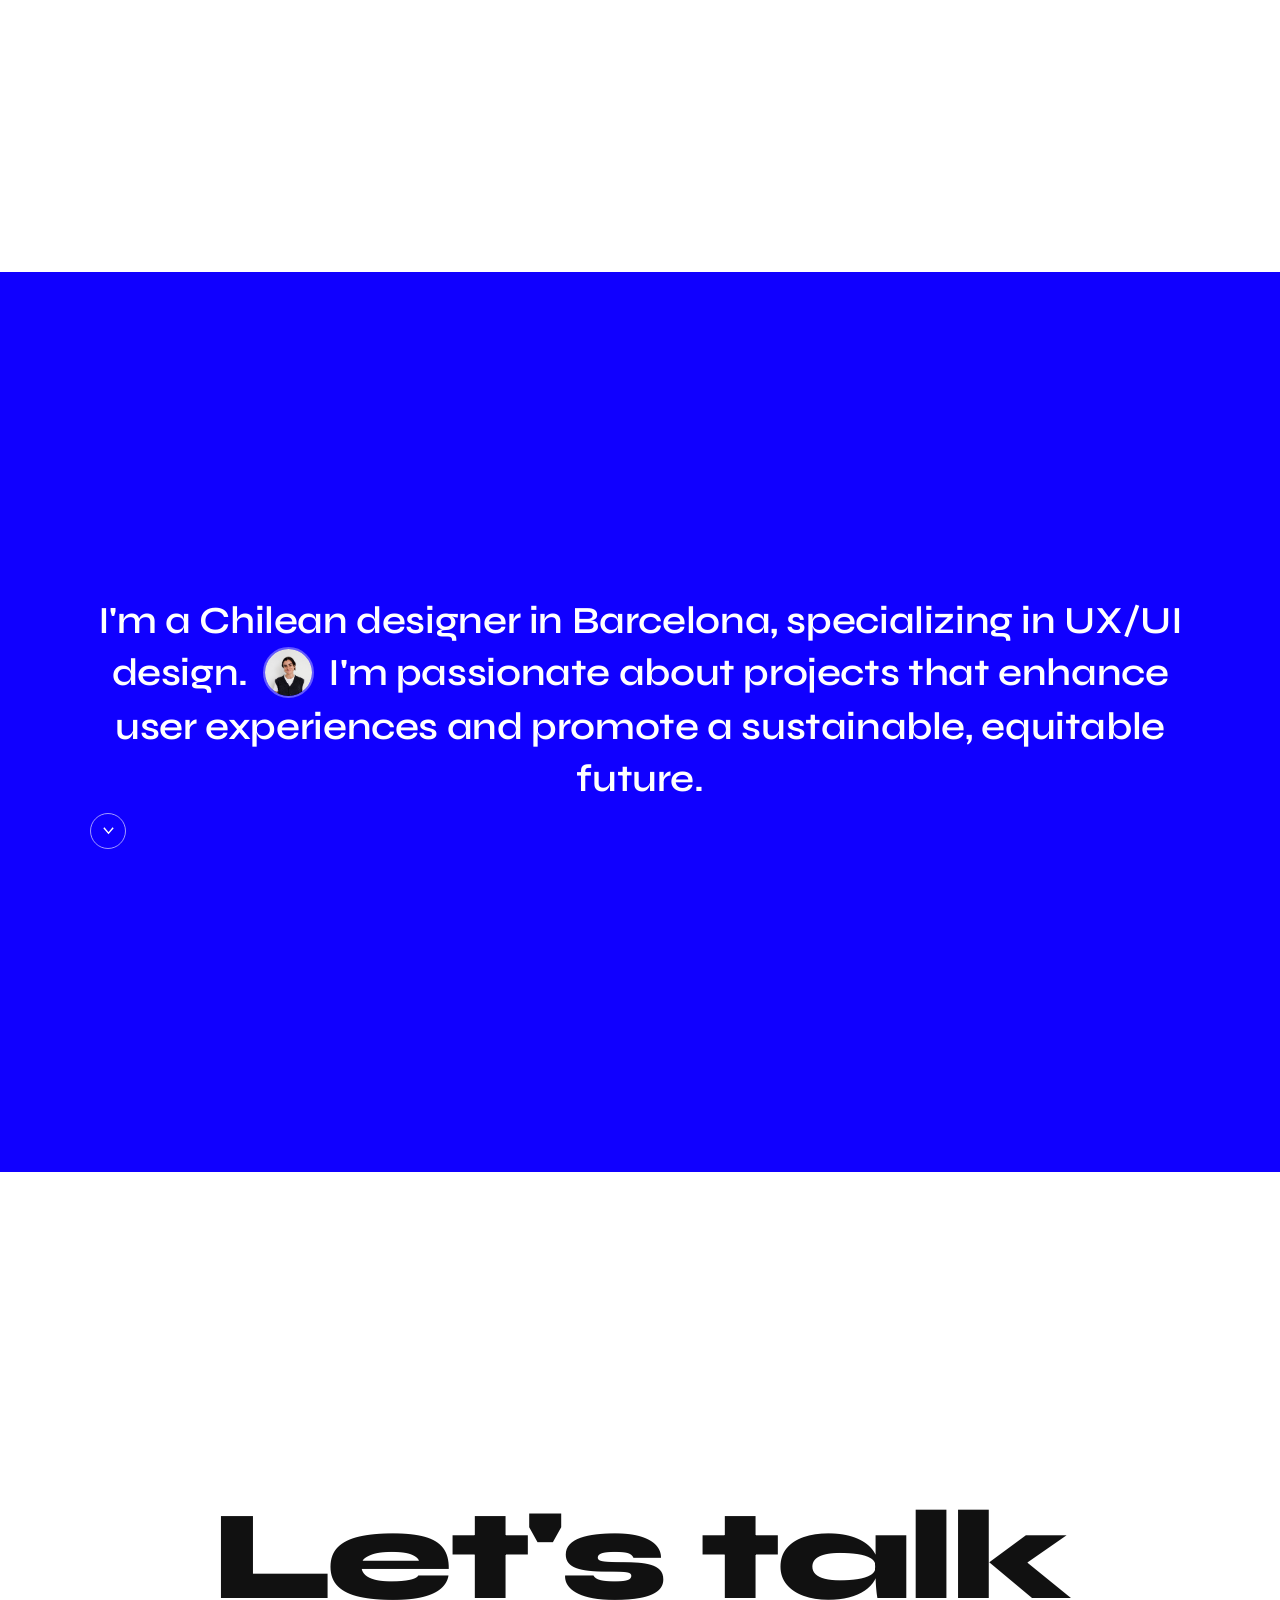
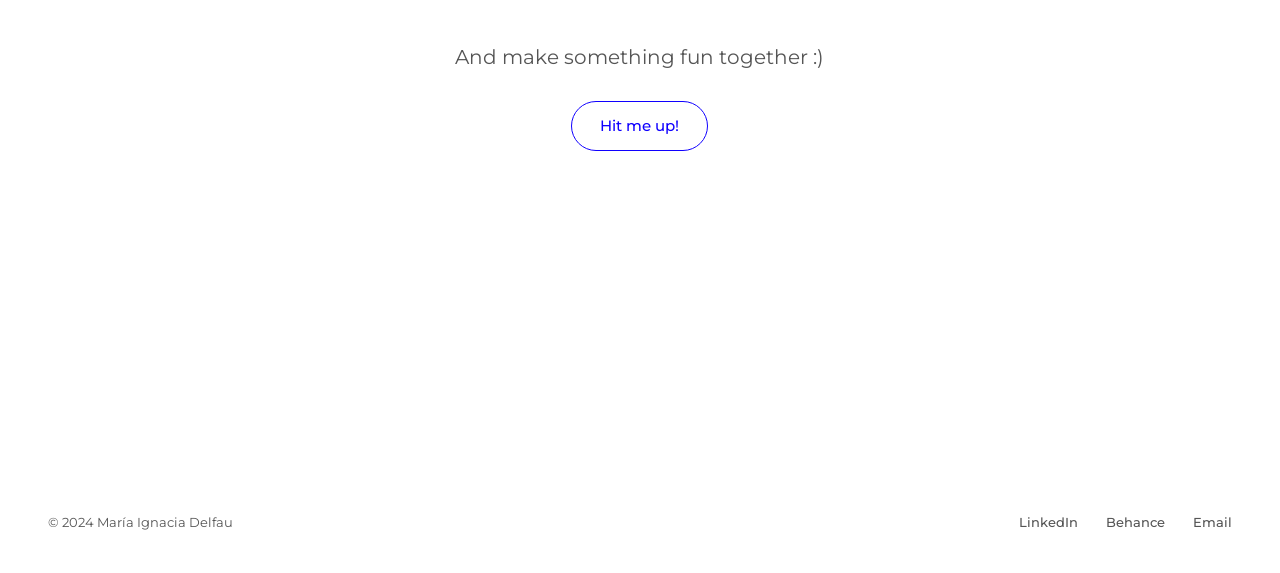
==== commit 1f613d7d: "Add files via upload" ====
--- a/about.html
+++ b/about.html
@@ -14,6 +14,9 @@
 <body class="about-body">
 
   <a href="#main-content" class="skip-link sr-only">Skip to main content</a>
+
+  <!-- Scroll progress bar -->
+  <div id="scroll-progress" aria-hidden="true"></div>
 
   <header role="banner">
     <nav class="nav" id="main-nav" aria-label="Main navigation">
@@ -153,21 +156,42 @@
 
     <!-- ③ BIO STATEMENT — blue bg -->
     <section class="ab-statement-section" aria-label="Bio" id="ab-s3">
-      <div class="ab-statement ab-reveal">
-        I'm a Chilean&nbsp;designer in Barcelona,
-        <strong>specializing in UX/UI design.</strong>
-        <span class="ab-inline-photo" aria-hidden="true">
-          <img src="assets/images/about-portrait.jpg" alt="" />
-        </span>
-        I'm passionate about projects that enhance user experiences and promote a
-        <strong>sustainable, equitable future.</strong>
-      </div>
-      <button class="ab-scroll-hint ab-scroll-hint--white" aria-label="Scroll down"
-        onclick="document.getElementById('ab-s4').scrollIntoView({behavior:'smooth'})">
-        <svg viewBox="0 0 14 14" fill="none" stroke="#fff" stroke-width="1.5" aria-hidden="true">
-          <polyline points="2,4 7,10 12,4"/>
-        </svg>
-      </button>
+      <div class="ab-statement-inner">
+        <div class="ab-statement">
+          <span class="ab-word">I'm</span>
+          <span class="ab-word">a</span>
+          <span class="ab-word">Chilean&nbsp;designer</span>
+          <span class="ab-word">in</span>
+          <span class="ab-word">Barcelona,</span>
+          <span class="ab-word ab-word--strong">specializing</span>
+          <span class="ab-word ab-word--strong">in</span>
+          <span class="ab-word ab-word--strong">UX/UI</span>
+          <span class="ab-word ab-word--strong">design.</span>
+          <span class="ab-inline-photo ab-word" aria-hidden="true">
+            <img src="assets/images/about-portrait.jpg" alt="" />
+          </span>
+          <span class="ab-word">I'm</span>
+          <span class="ab-word">passionate</span>
+          <span class="ab-word">about</span>
+          <span class="ab-word">projects</span>
+          <span class="ab-word">that</span>
+          <span class="ab-word">enhance</span>
+          <span class="ab-word">user</span>
+          <span class="ab-word">experiences</span>
+          <span class="ab-word">and</span>
+          <span class="ab-word">promote</span>
+          <span class="ab-word">a</span>
+          <span class="ab-word ab-word--strong">sustainable,</span>
+          <span class="ab-word ab-word--strong">equitable</span>
+          <span class="ab-word ab-word--strong">future.</span>
+        </div>
+        <button class="ab-hero-arrow ab-statement-arrow" aria-label="Scroll down"
+          onclick="document.getElementById('ab-s4').scrollIntoView({behavior:'smooth'})">
+          <svg viewBox="0 0 14 14" fill="none" stroke="currentColor" stroke-width="1.5" aria-hidden="true">
+            <polyline points="2,4 7,10 12,4"/>
+          </svg>
+        </button>
+      </div>
     </section>
 
     <!-- ④ LET'S TALK -->
@@ -229,6 +253,36 @@
       }, { threshold: 0.15 });
       mapObs.observe(mapSection);
 
+      // ── Scroll progress bar ──
+      const progressBar = document.getElementById('scroll-progress');
+      window.addEventListener('scroll', () => {
+        const scrollTop = window.scrollY;
+        const docHeight = document.documentElement.scrollHeight - window.innerHeight;
+        const pct = docHeight > 0 ? (scrollTop / docHeight) * 100 : 0;
+        progressBar.style.width = pct + '%';
+      }, { passive: true });
+
+      // ── Statement words stagger ──
+      const statementEl = document.querySelector('.ab-statement');
+      if (statementEl) {
+        // Pre-assign delays so they're ready before the class fires
+        statementEl.querySelectorAll('.ab-word').forEach((w, i) => {
+          w.style.transitionDelay = (i * 50) + 'ms';
+        });
+        const wordObs = new IntersectionObserver(entries => {
+          entries.forEach(e => {
+            if (e.isIntersecting) {
+              // Small rAF to ensure delays are painted before class triggers transition
+              requestAnimationFrame(() => {
+                statementEl.classList.add('ab-words-visible');
+              });
+              wordObs.unobserve(e.target);
+            }
+          });
+        }, { threshold: 0.15, rootMargin: '0px 0px -60px 0px' });
+        wordObs.observe(statementEl);
+      }
+
       // ── Photo stack fan ──
       const photoStack = document.querySelector('.ab-photo-stack');
       if (photoStack) {
--- a/css/about.css
+++ b/css/about.css
@@ -76,7 +76,63 @@
   line-height: 1;
   color: #fff;
   margin: 0;
-}
+  display: flex; align-items: center; gap: 0.15em;
+}
+
+/* Text underline sweep on hover */
+.ab-hero-text {
+  position: relative;
+  cursor: default;
+}
+.ab-hero-text::after {
+  content: '';
+  position: absolute;
+  left: 0; bottom: -4px;
+  width: 0; height: 3px;
+  background: rgba(255,255,255,0.5);
+  border-radius: 2px;
+  transition: width 0.4s cubic-bezier(0.16, 1, 0.3, 1);
+}
+.ab-hero-title:hover .ab-hero-text::after {
+  width: 100%;
+}
+
+/* Wave emoji animation on hover */
+.ab-hero-wave {
+  display: inline-block;
+  transform-origin: 70% 80%;
+  transition: transform 0.2s ease;
+}
+.ab-hero-title:hover .ab-hero-wave {
+  animation: ab-wave 0.7s cubic-bezier(0.16, 1, 0.3, 1) forwards;
+}
+@keyframes ab-wave {
+  0%   { transform: rotate(0deg); }
+  20%  { transform: rotate(20deg); }
+  40%  { transform: rotate(-8deg); }
+  60%  { transform: rotate(16deg); }
+  80%  { transform: rotate(-4deg); }
+  100% { transform: rotate(0deg); }
+}
+
+/* Arrow button inline, right below subtitle */
+.ab-hero-arrow {
+  width: 36px; height: 36px;
+  border: 1.5px solid rgba(255,255,255,0.6);
+  border-radius: 50%;
+  background: transparent;
+  display: flex; align-items: center; justify-content: center;
+  cursor: pointer;
+  margin-top: 8px;
+  animation: ab-bounce 2.2s ease-in-out infinite;
+  color: #fff;
+  transition: background 0.25s ease, border-color 0.25s ease;
+}
+.ab-hero-arrow:hover {
+  background: rgba(255,255,255,0.15);
+  border-color: #fff;
+}
+.ab-hero-arrow svg { width: 13px; height: 13px; }
 .ab-hero-sub {
   font-family: 'Montserrat', sans-serif;
   font-size: clamp(14px, 1.4vw, 18px);
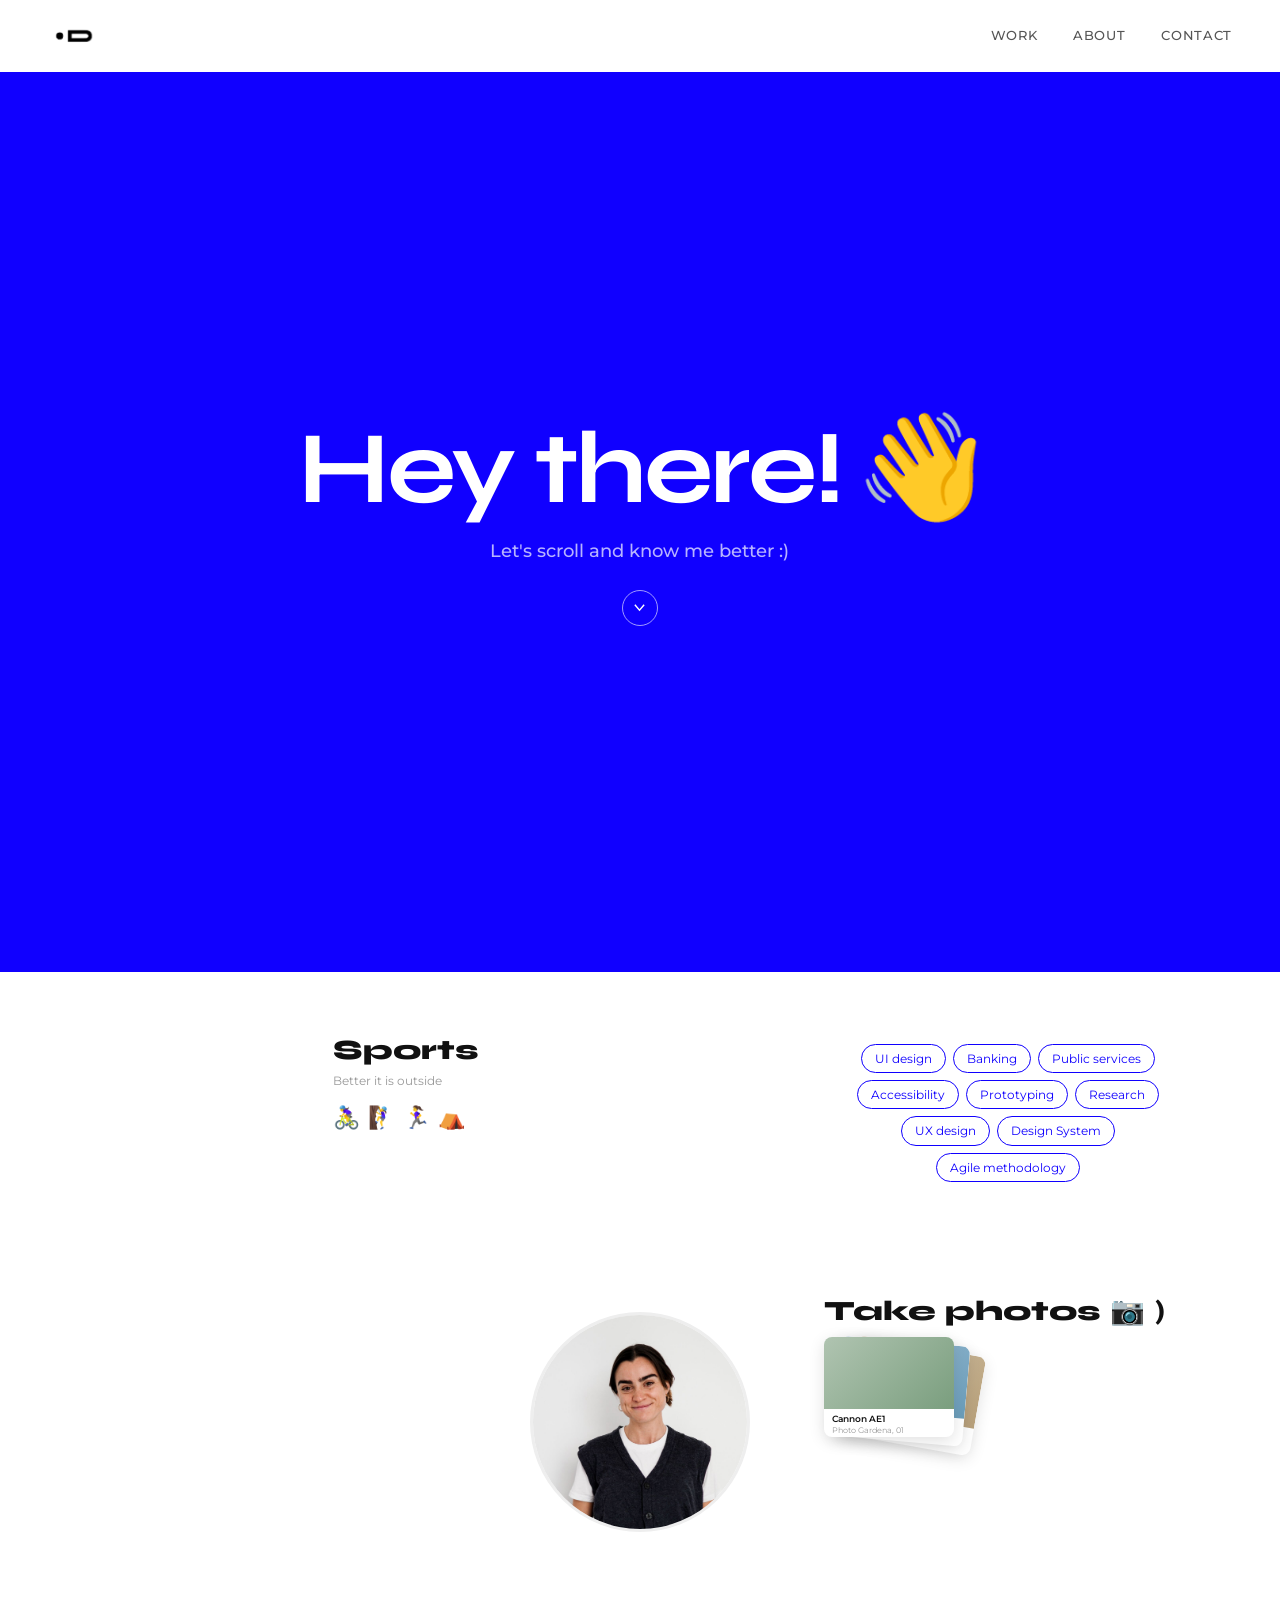
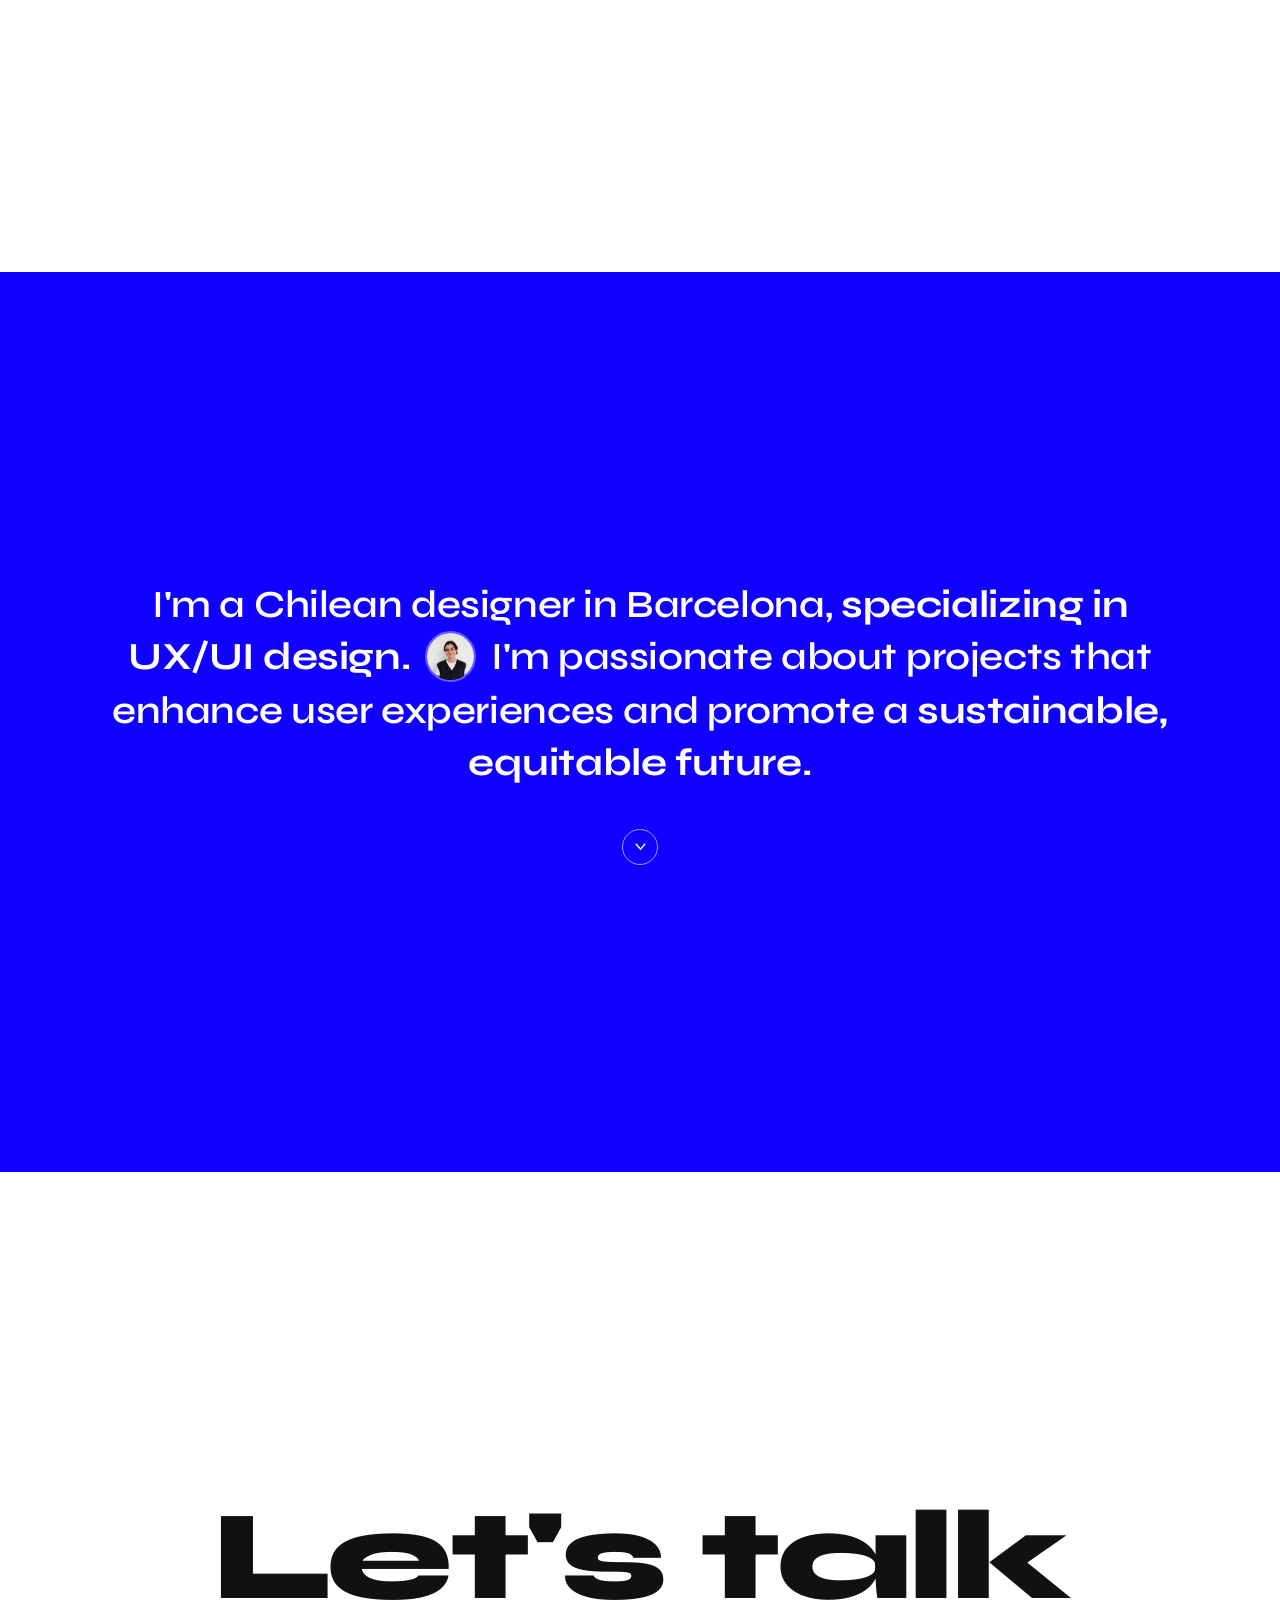
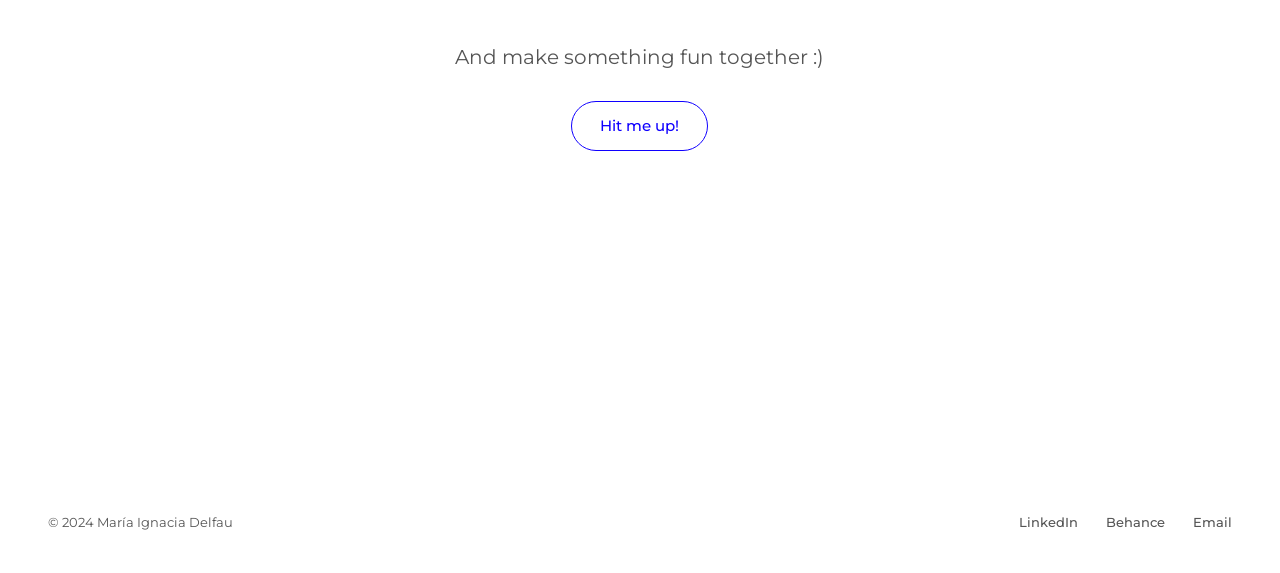
==== commit a168ba04: "Add files via upload" ====
--- a/about.html
+++ b/about.html
@@ -15,9 +15,6 @@
 
   <a href="#main-content" class="skip-link sr-only">Skip to main content</a>
 
-  <!-- Scroll progress bar -->
-  <div id="scroll-progress" aria-hidden="true"></div>
-
   <header role="banner">
     <nav class="nav" id="main-nav" aria-label="Main navigation">
       <a href="index.html" class="nav-logo" aria-label="Home">
@@ -37,6 +34,7 @@
       <a href="about.html">About</a>
       <a href="mailto:hello@mid.design">Contact</a>
     </div>
+    <div id="scroll-progress" aria-hidden="true"></div>
   </header>
 
   <main id="main-content">
--- a/css/about.css
+++ b/css/about.css
@@ -3,6 +3,19 @@
    ============================================================ */
 
 .about-body { background: #fff; }
+
+/* ── Scroll progress bar ── */
+#scroll-progress {
+  position: fixed;
+  top: 0; left: 0;
+  height: 3px;
+  width: 0%;
+  background: #111;
+  z-index: 99999;
+  transition: width 0.12s linear;
+  pointer-events: none;
+  border-radius: 0 2px 2px 0;
+}
 
 /* ── Shared reveal ── */
 .ab-reveal {
@@ -402,15 +415,40 @@
   background: #1000FF;
   position: relative;
 }
+.ab-statement-inner {
+  display: flex; flex-direction: column; align-items: center; gap: 40px;
+  max-width: 1100px;
+}
 .ab-statement {
   font-family: 'Syne', sans-serif;
   font-weight: 600;
   font-size: clamp(22px, 3vw, 46px);
   line-height: 1.35; letter-spacing: -0.01em;
-  text-align: center; max-width: 1100px;
+  text-align: center;
   color: #fff;
 }
-.ab-statement strong { font-weight: 600; }
+
+/* Each word animates in */
+.ab-word {
+  display: inline-block;
+  opacity: 0;
+  transform: translateY(14px);
+  transition: opacity 0.5s ease, transform 0.5s cubic-bezier(0.16, 1, 0.3, 1);
+  will-change: opacity, transform;
+}
+.ab-word--strong {
+  font-weight: 700;
+}
+.ab-statement.ab-words-visible .ab-word {
+  opacity: 1;
+  transform: translateY(0);
+}
+
+/* Statement arrow — same style as hero arrow */
+.ab-statement-arrow {
+  margin-top: 0;
+  animation: ab-bounce 2.2s ease-in-out infinite;
+}
 
 .ab-inline-photo {
   display: inline-block;
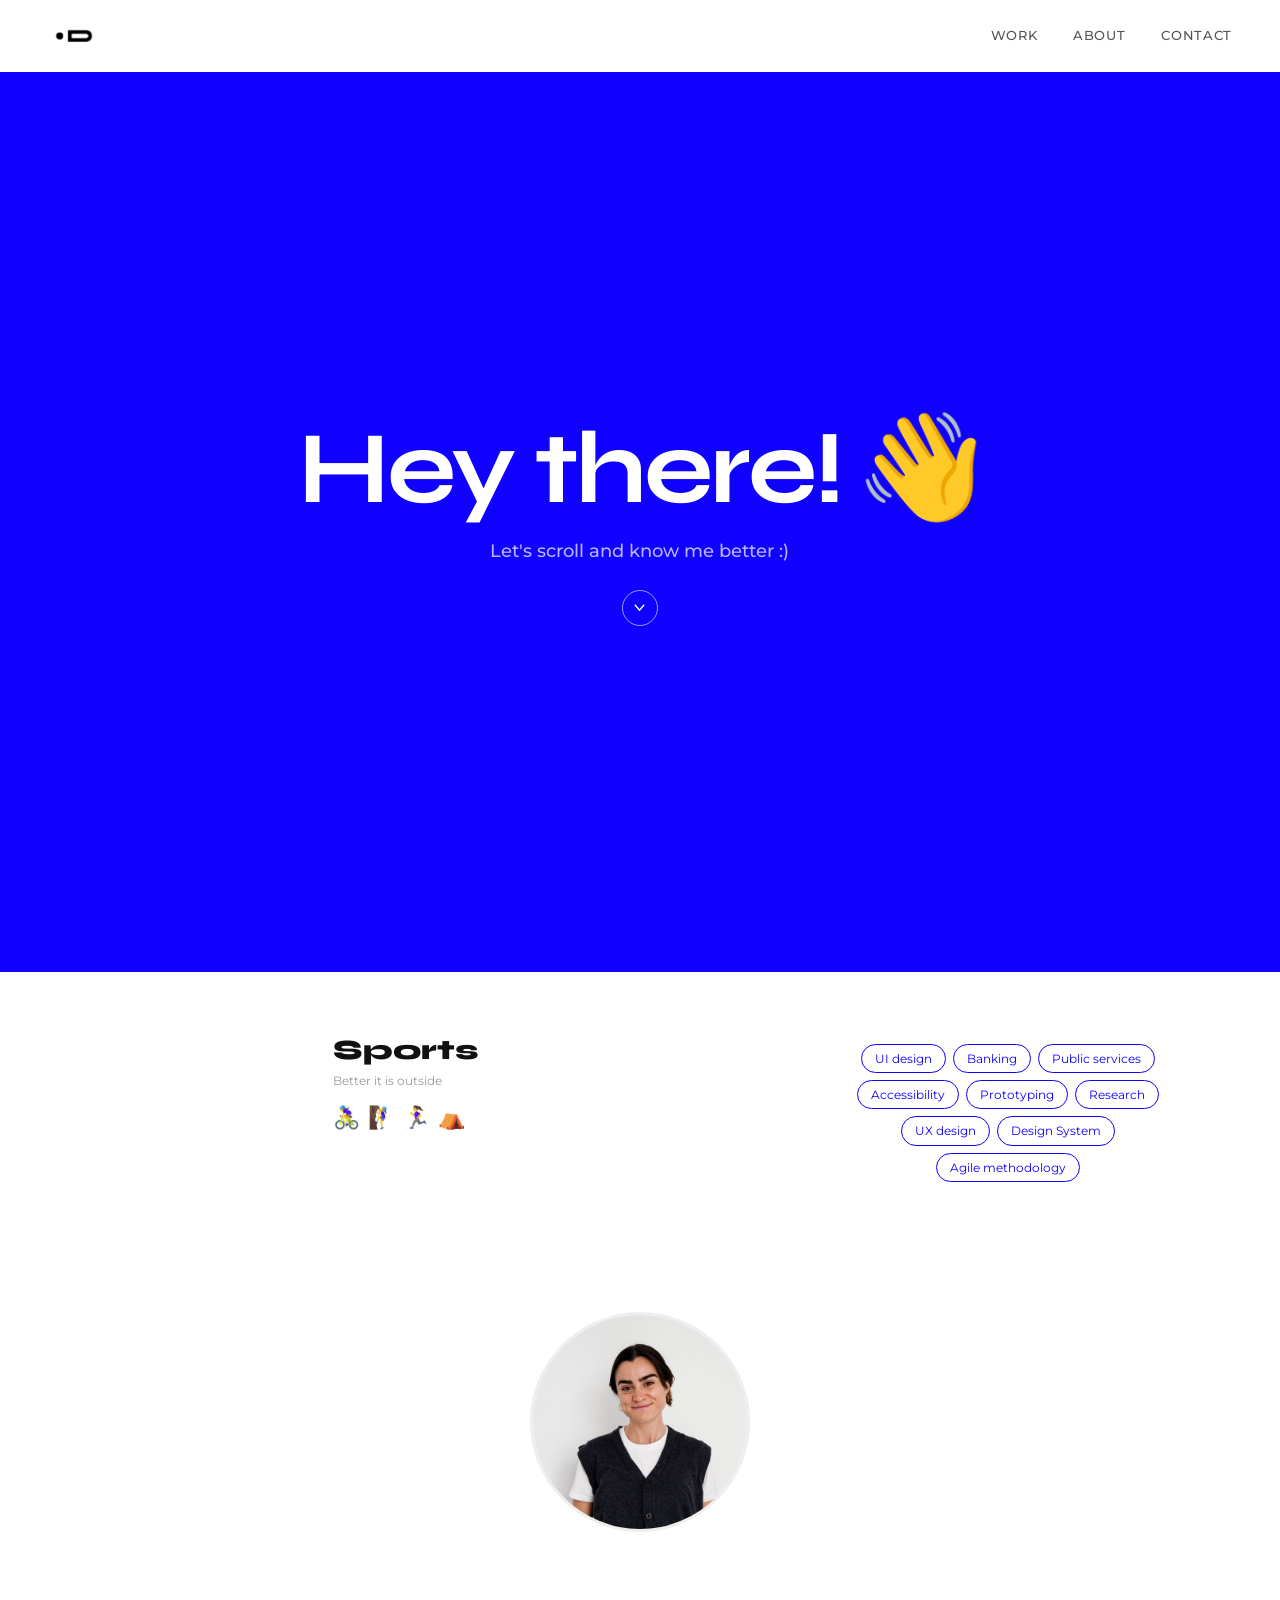
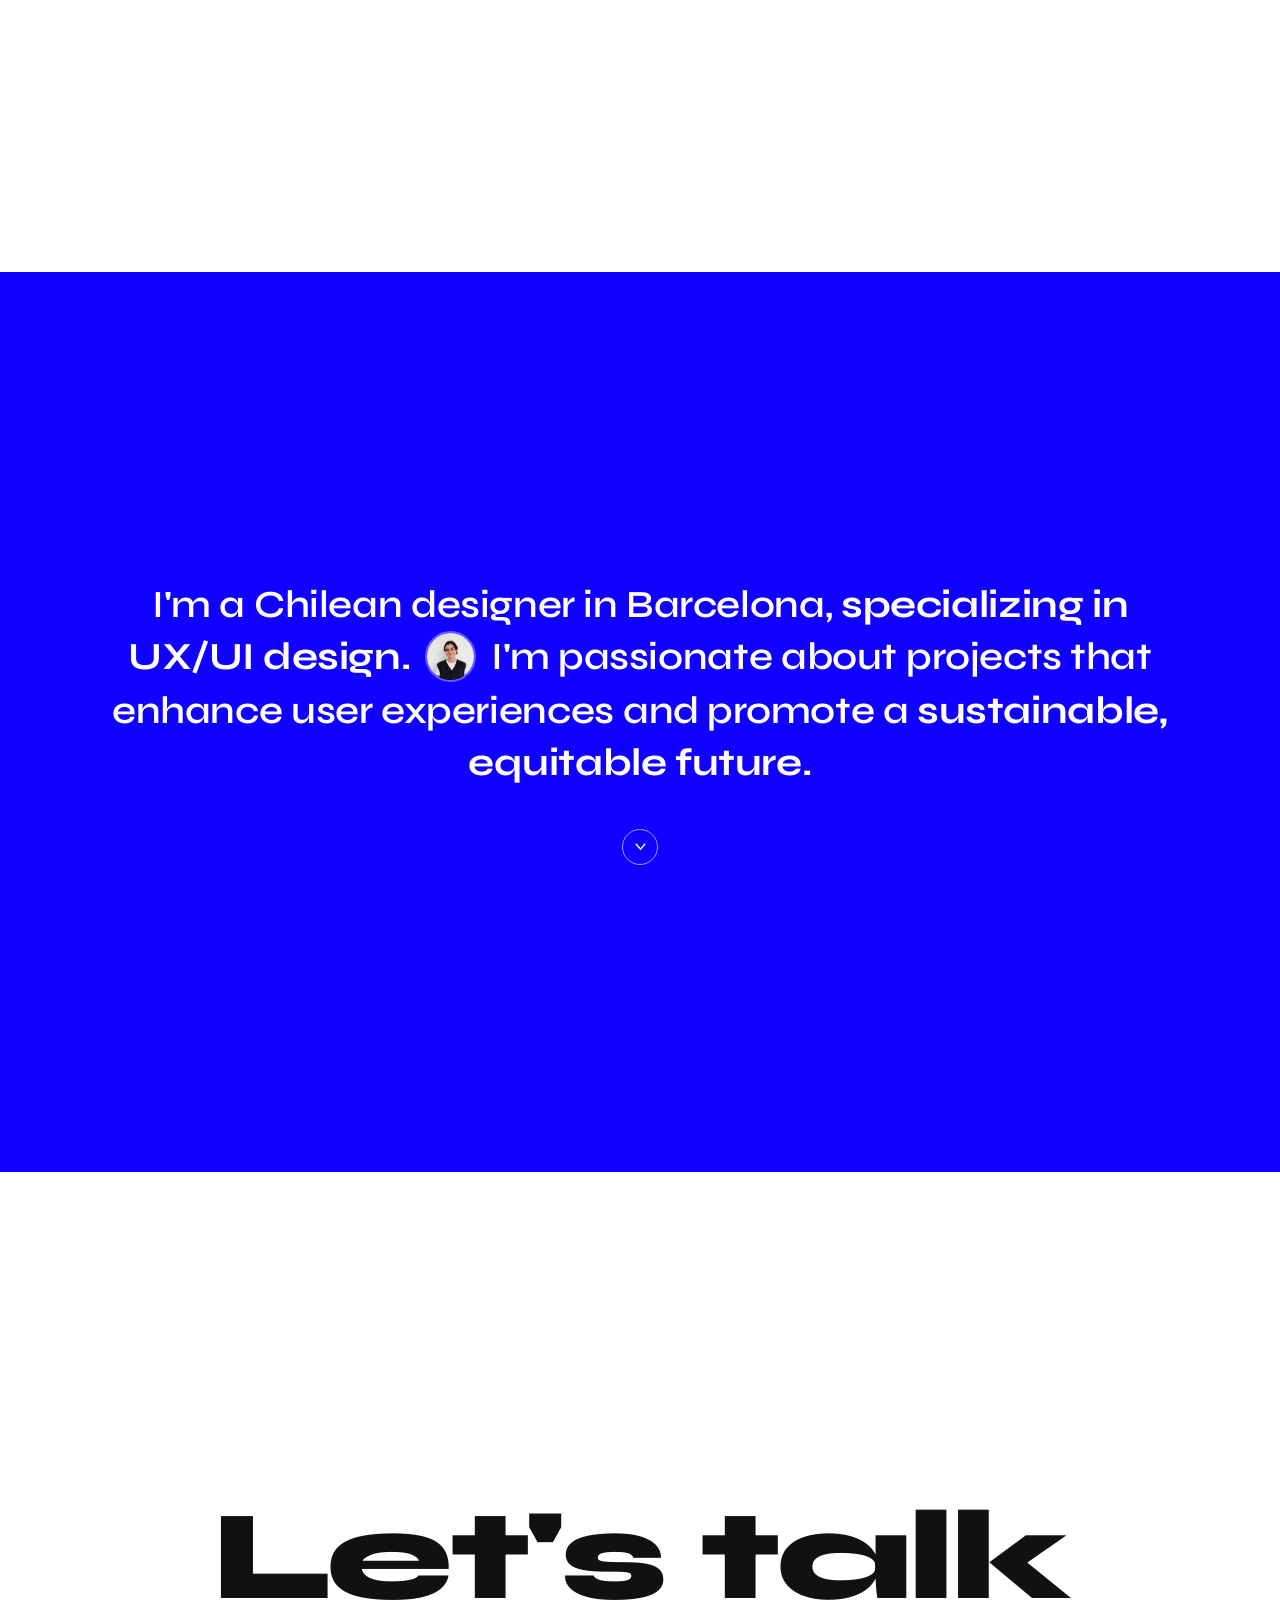
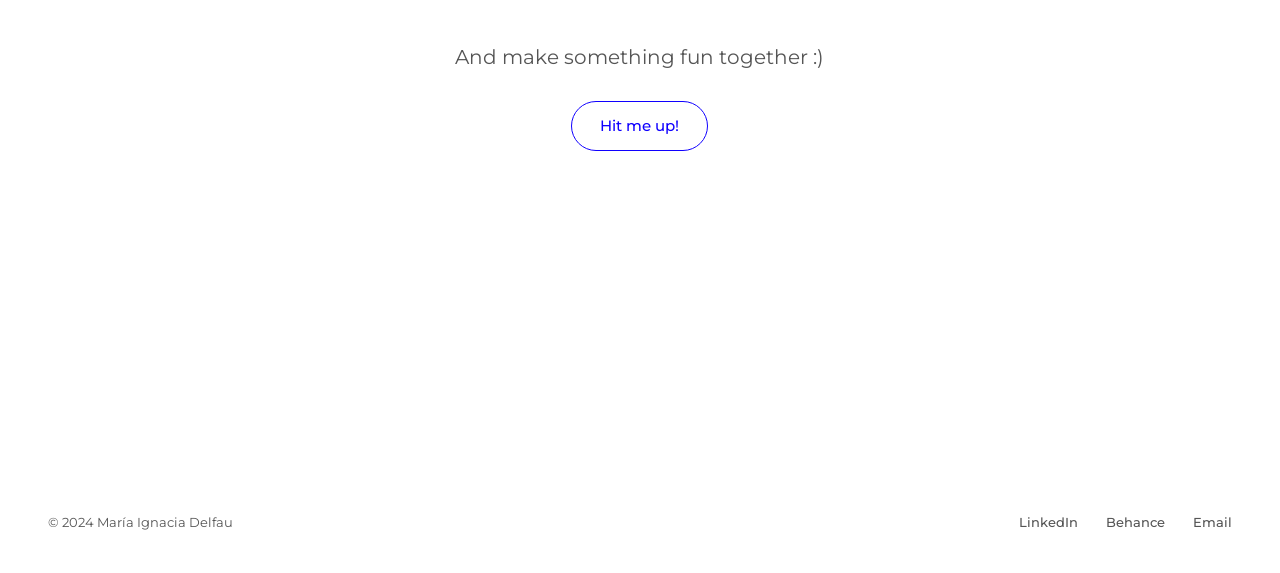
==== commit 65b0b1cc: "Add files via upload" ====
--- a/about.html
+++ b/about.html
@@ -15,6 +15,7 @@
 
   <a href="#main-content" class="skip-link sr-only">Skip to main content</a>
 
+  <div id="scroll-progress" aria-hidden="true"></div>
   <header role="banner">
     <nav class="nav" id="main-nav" aria-label="Main navigation">
       <a href="index.html" class="nav-logo" aria-label="Home">
@@ -34,7 +35,6 @@
       <a href="about.html">About</a>
       <a href="mailto:hello@mid.design">Contact</a>
     </div>
-    <div id="scroll-progress" aria-hidden="true"></div>
   </header>
 
   <main id="main-content">
@@ -253,6 +253,13 @@
 
       // ── Scroll progress bar ──
       const progressBar = document.getElementById('scroll-progress');
+      const headerEl = document.querySelector('header[role="banner"]');
+      function setProgressTop() {
+        const h = headerEl ? headerEl.getBoundingClientRect().height : 0;
+        progressBar.style.top = h + 'px';
+      }
+      setProgressTop();
+      window.addEventListener('resize', setProgressTop, { passive: true });
       window.addEventListener('scroll', () => {
         const scrollTop = window.scrollY;
         const docHeight = document.documentElement.scrollHeight - window.innerHeight;
--- a/css/about.css
+++ b/css/about.css
@@ -7,14 +7,14 @@
 /* ── Scroll progress bar ── */
 #scroll-progress {
   position: fixed;
-  top: 0; left: 0;
-  height: 3px;
+  top: 56px;
+  left: 0;
+  height: 2px;
   width: 0%;
-  background: #111;
+  background: #1000FF;
   z-index: 99999;
   transition: width 0.12s linear;
   pointer-events: none;
-  border-radius: 0 2px 2px 0;
 }
 
 /* ── Shared reveal ── */
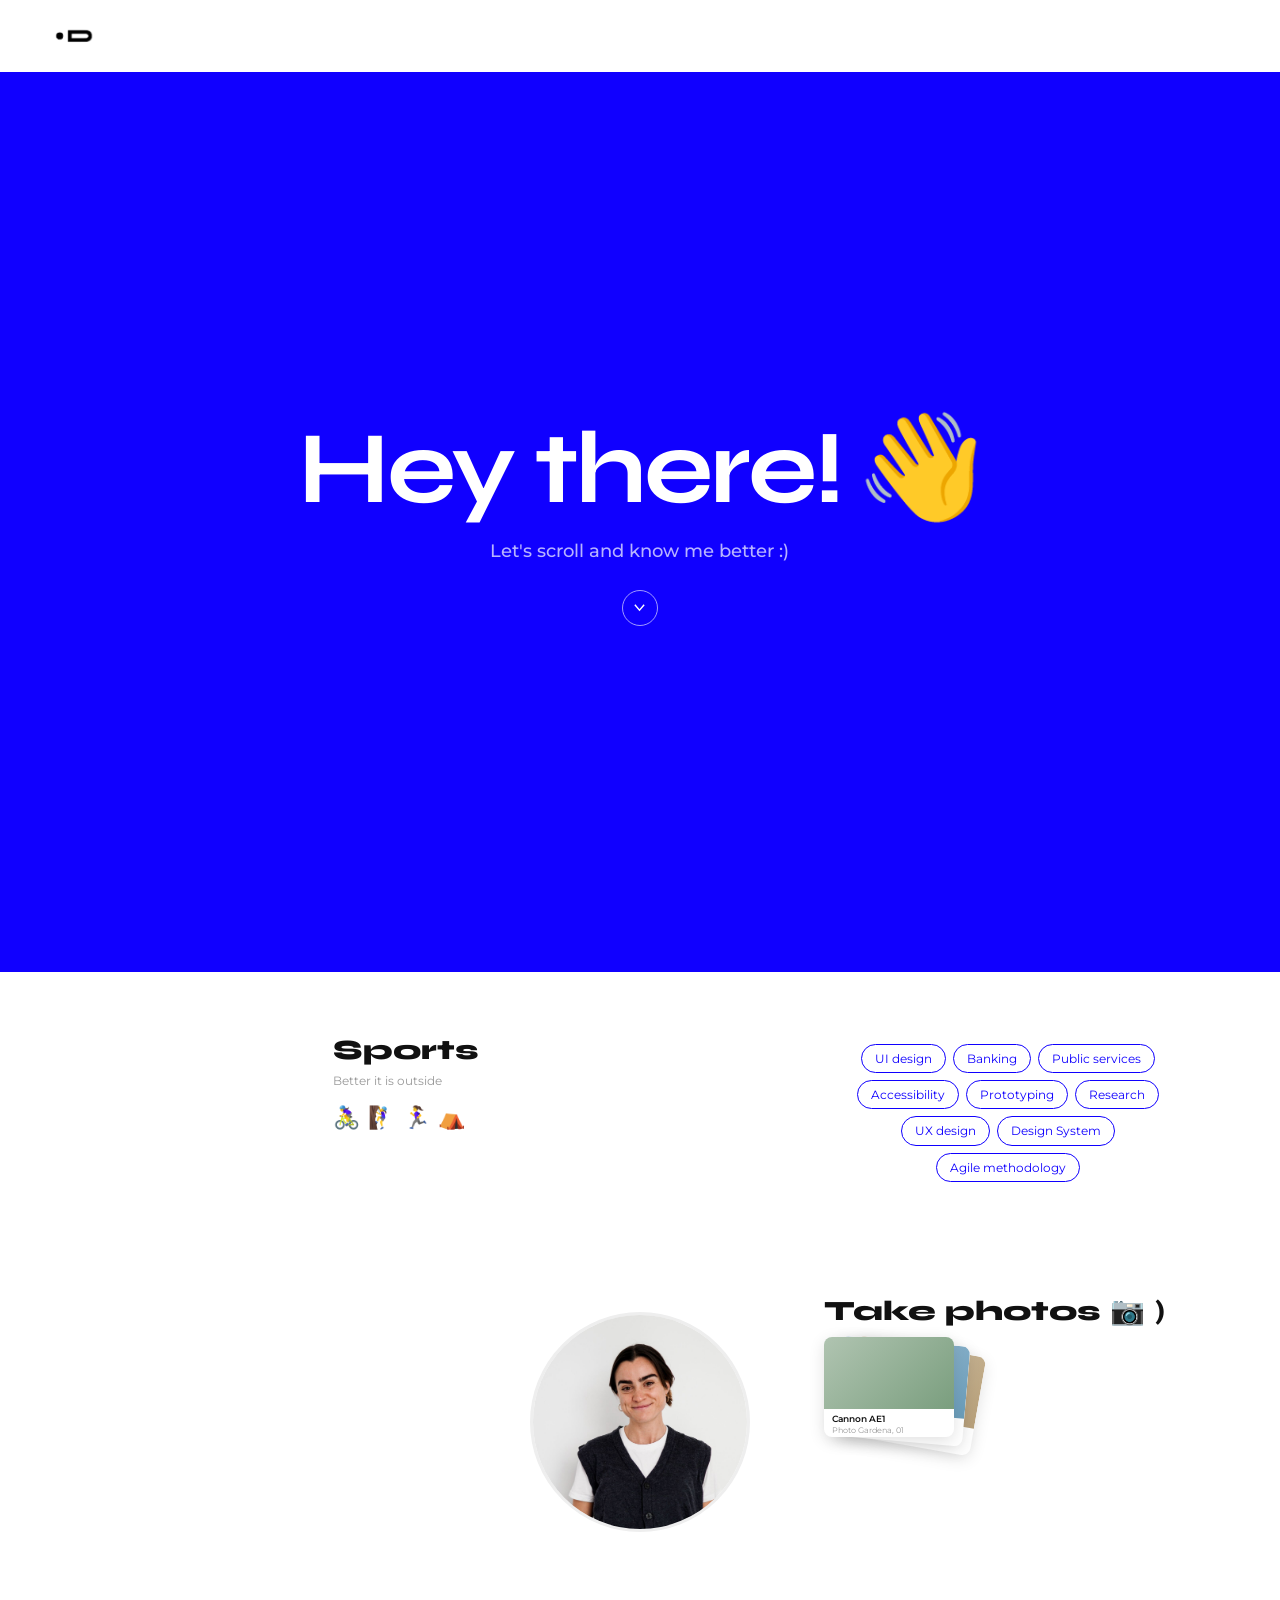
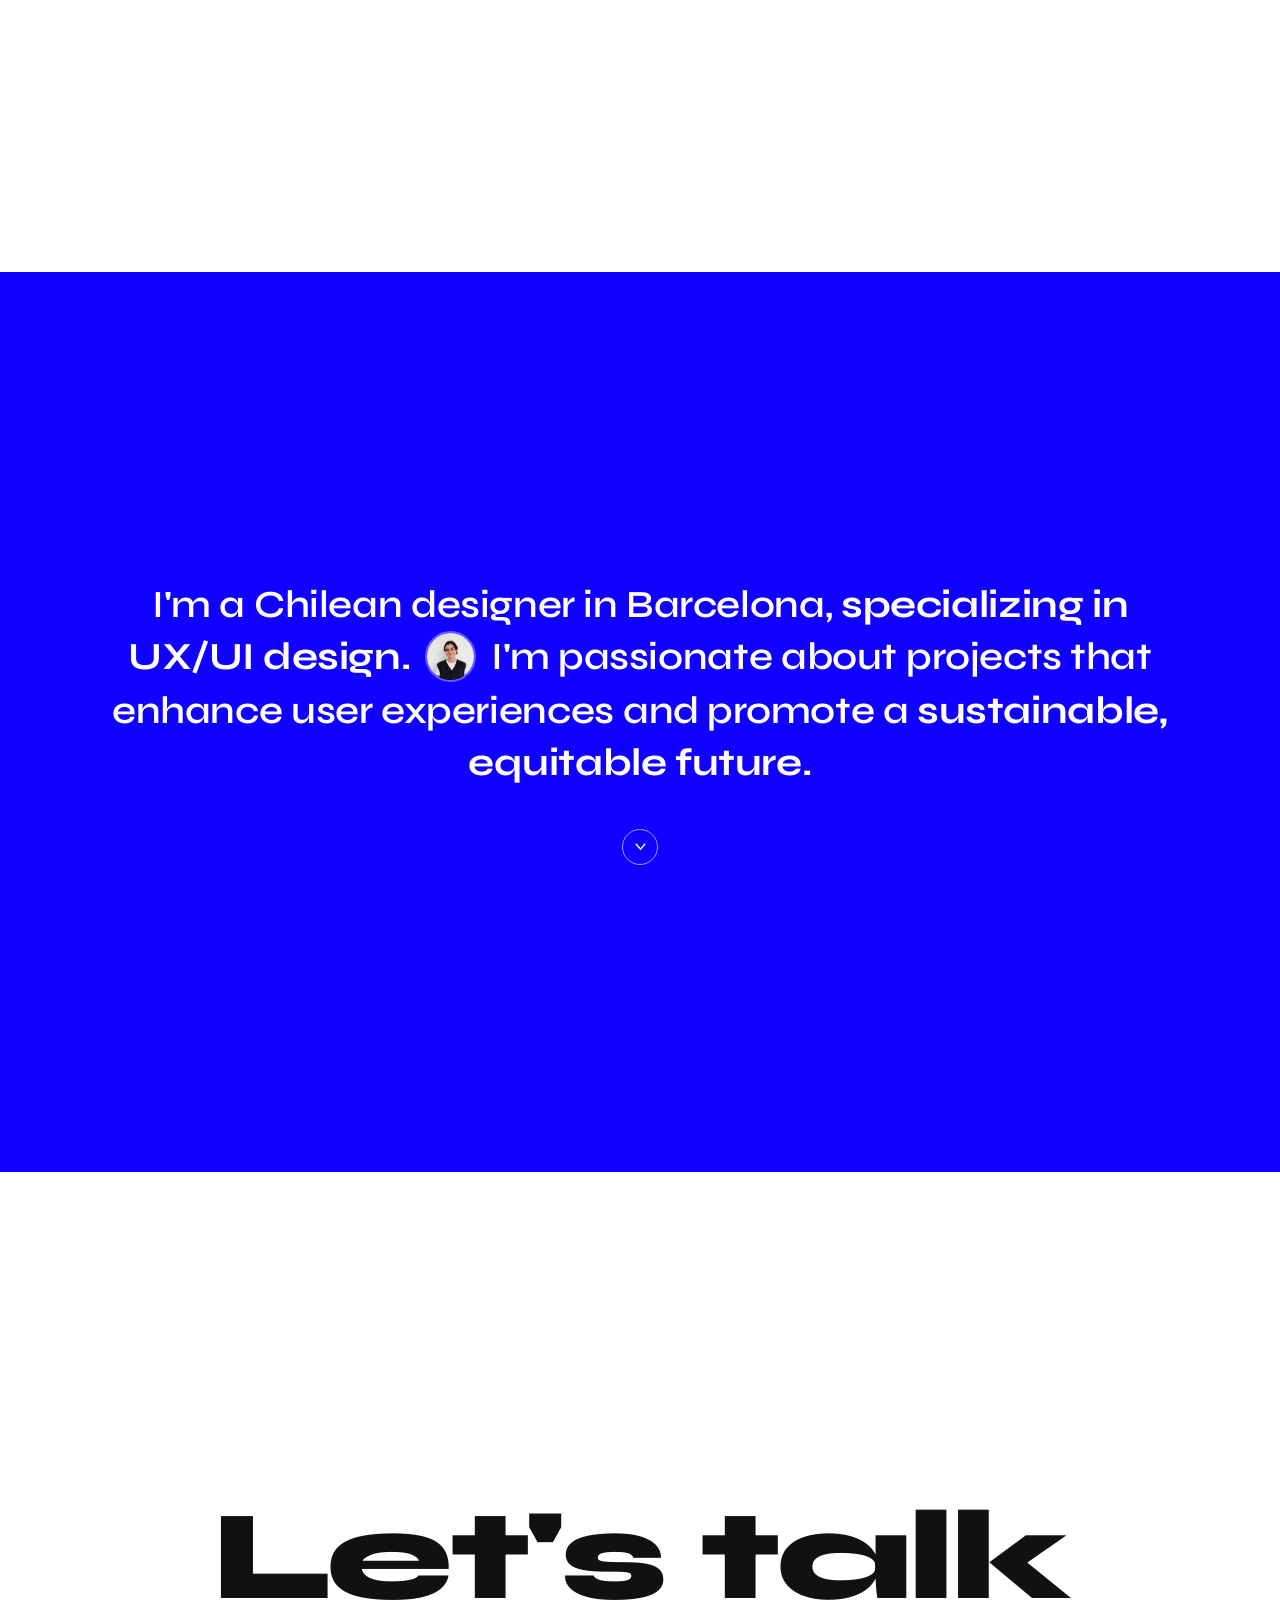
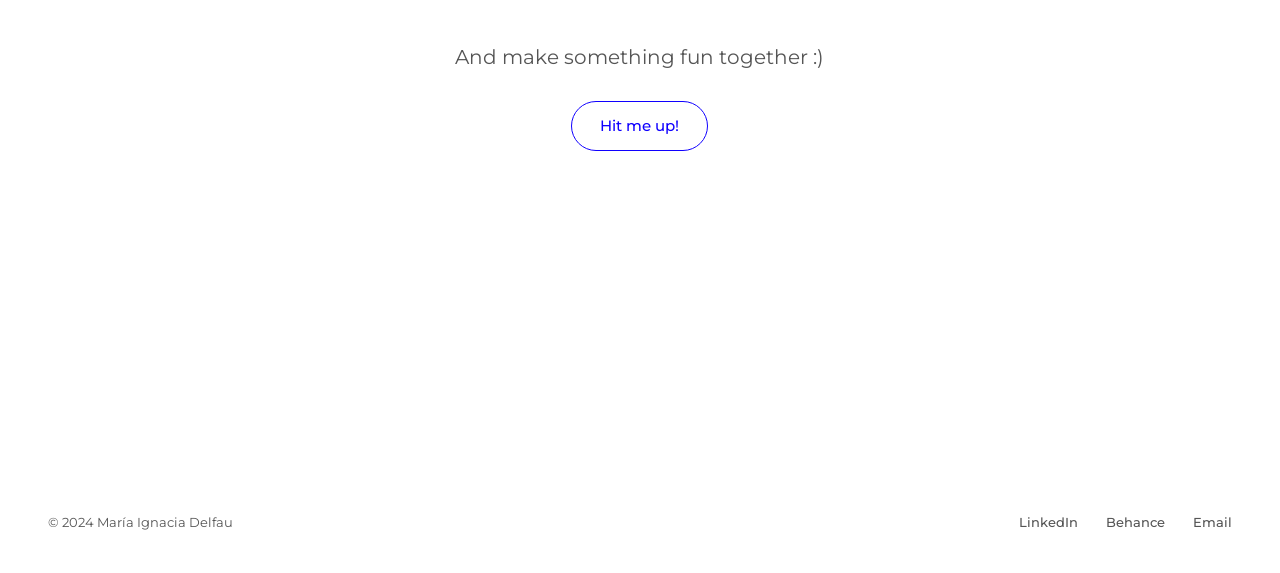
==== commit bc1a41e0: "Add files via upload" ====
--- a/about.html
+++ b/about.html
@@ -220,11 +220,21 @@
 
       // ── Nav white on blue section ──
       const nav = document.getElementById('main-nav');
-      const blueSection = document.getElementById('ab-s3');
+      const blueSections = [
+        document.getElementById('ab-s1'),
+        document.getElementById('ab-s3'),
+      ];
       const navObs = new IntersectionObserver(entries => {
-        entries.forEach(e => nav.classList.toggle('nav--white', e.isIntersecting));
+        entries.forEach(e => {
+          const anyBlue = blueSections.some(s => s && s.classList.contains('ab-in-view'));
+          if (e.isIntersecting) e.target.classList.add('ab-in-view');
+          else e.target.classList.remove('ab-in-view');
+          const isBlue = blueSections.some(s => s && s.classList.contains('ab-in-view'));
+          nav.classList.toggle('nav--white', isBlue);
+          progressBar.style.background = isBlue ? '#fff' : '#1000FF';
+        });
       }, { threshold: 0.3 });
-      if (blueSection) navObs.observe(blueSection);
+      blueSections.forEach(s => { if (s) navObs.observe(s); });
 
       // ── Standard reveal ──
       const reveals = document.querySelectorAll('.ab-reveal');
--- a/css/about.css
+++ b/css/about.css
@@ -7,7 +7,7 @@
 /* ── Scroll progress bar ── */
 #scroll-progress {
   position: fixed;
-  top: 56px;
+  top: 0;
   left: 0;
   height: 2px;
   width: 0%;
